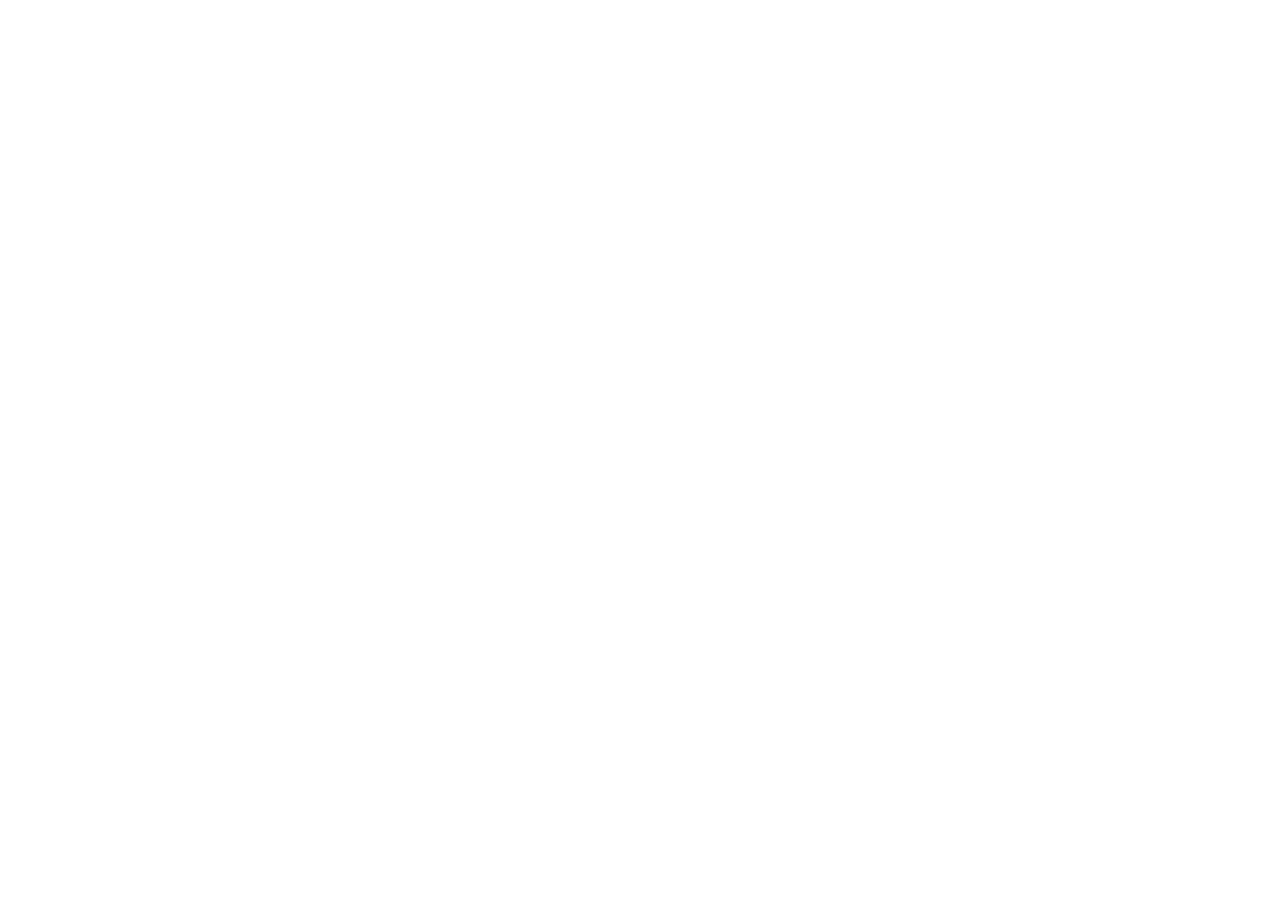
==== index.html @ 7163d1ac "第一次提交login" ====
<!DOCTYPE html>
<html lang="en">

<head>
    <meta charset="UTF-8">
    <meta http-equiv="X-UA-Compatible" content="IE=edge">
    <meta name="viewport" content="width=device-width, initial-scale=1.0">
    <title>Document</title>

</head>

<body>

</body>

</html>
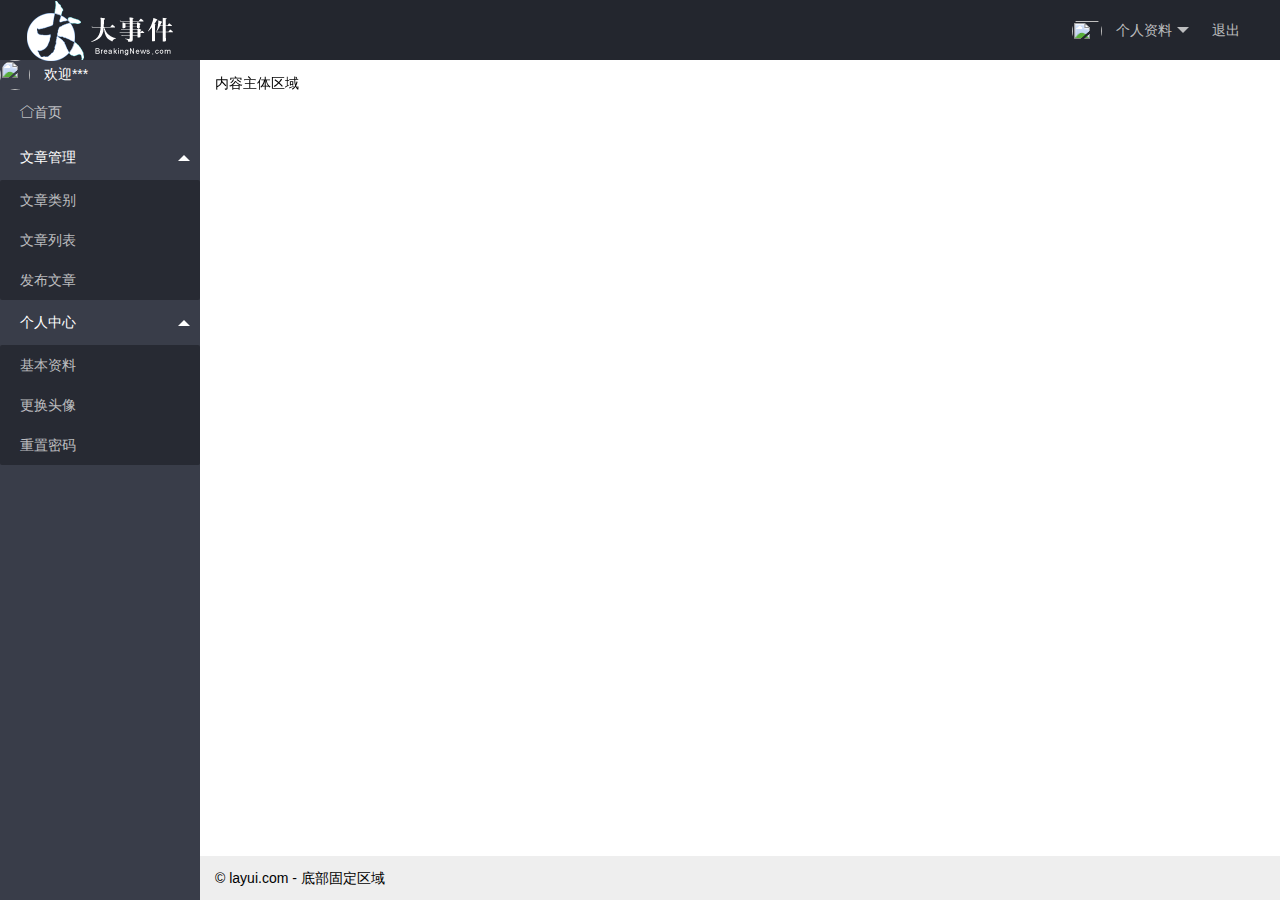
==== commit 09ea4448: "login上传" ====
--- a/index.html
+++ b/index.html
@@ -1,16 +1,86 @@
 <!DOCTYPE html>
-<html lang="en">
+<html>
 
 <head>
-    <meta charset="UTF-8">
-    <meta http-equiv="X-UA-Compatible" content="IE=edge">
-    <meta name="viewport" content="width=device-width, initial-scale=1.0">
-    <title>Document</title>
+    <meta charset="utf-8">
+    <meta name="viewport" content="width=device-width, initial-scale=1, maximum-scale=1">
+    <title> 后台大布局</title>
+    <link rel="stylesheet" href="/assets/lib/layui/css/layui.css">
+    <!-- <link rel="stylesheet" href="/assets/lib/layui/css/modules/layer/default/layer.css"> -->
 
 </head>
 
-<body>
+<body class="layui-layout-body">
+    <div class="layui-layout layui-layout-admin">
+        <div class="layui-header">
+            <div class="layui-logo"><img src="./assets/images/logo.png" alt=""></div>
+            <!-- 头部区域（可配合layui已有的水平导航） -->
 
+            <ul class="layui-nav layui-layout-right">
+                <li class="layui-nav-item">
+                    <a href="javascript:;">
+                        <img src="http://t.cn/RCzsdCq" class="layui-nav-img">
+                        个人资料
+                    </a>
+                    <dl class="layui-nav-child" lay-accordion>
+                        <dd><a href="">基本资料</a></dd>
+                        <dd><a href="">安全设置</a></dd>
+                        <dd><a href="">重置密码</a></dd>
+                    </dl>
+                </li>
+                <li class="layui-nav-item">
+                    <a href=""><i class="layui-icon layui-icon-logout"></i>退出</a>
+                </li>
+            </ul>
+        </div>
+
+        <div class="layui-side layui-bg-black">
+            <div class="layui-side-scroll">
+                <!-- 左侧导航区域（可配合layui已有的垂直导航） -->
+                <div href="javascript:;">
+                    <img src="http://t.cn/RCzsdCq" class="layui-nav-img">
+                    欢迎***
+                </div>
+                <ul class="layui-nav layui-nav-tree" lay-filter="test" lay-shrink="all" lay-accordion>
+
+                    <li class="layui-nav-item"><a href=""><i class="layui-icon layui-icon-home"></i>首页</a></li>
+
+                    <li class="layui-nav-item layui-nav-itemed">
+                        <a class="" href="javascript:;">文章管理</a>
+                        <dl class="layui-nav-child">
+                            <dd><a href="javascript:;">文章类别</a></dd>
+                            <dd><a href="javascript:;">文章列表</a></dd>
+                            <dd><a href="javascript:;">发布文章</a></dd>
+
+                        </dl>
+                    </li>
+                    <li class="layui-nav-item layui-nav-itemed">
+                        <a class="" href="javascript:;">个人中心</a>
+                        <dl class="layui-nav-child" lay-shrink="all">
+                            <dd><a href="javascript:;">基本资料</a></dd>
+                            <dd><a href="javascript:;">更换头像</a></dd>
+                            <dd><a href="javascript:;">重置密码</a></dd>
+
+                        </dl>
+                    </li>
+                </ul>
+            </div>
+        </div>
+
+        <div class="layui-body">
+            <!-- 内容主体区域 -->
+            <div style="padding: 15px;">内容主体区域</div>
+        </div>
+
+        <div class="layui-footer">
+            <!-- 底部固定区域 -->
+            © layui.com - 底部固定区域
+        </div>
+    </div>
+    <script src="./assets/lib/layui/layui.all.js"></script>
+    <script src="./assets/lib/jquery.js"></script>
+    <!-- 引入自己的js -->
+    <script src="./assets/js/index.js"></script>
 </body>
 
 </html>--- a/assets/lib/layui/css/layui.css
+++ b/assets/lib/layui/css/layui.css
@@ -0,0 +1,2 @@
+/** layui-v2.5.5 MIT License By https://www.layui.com */
+ .layui-inline,img{display:inline-block;vertical-align:middle}h1,h2,h3,h4,h5,h6{font-weight:400}.layui-edge,.layui-header,.layui-inline,.layui-main{position:relative}.layui-body,.layui-edge,.layui-elip{overflow:hidden}.layui-btn,.layui-edge,.layui-inline,img{vertical-align:middle}.layui-btn,.layui-disabled,.layui-icon,.layui-unselect{-moz-user-select:none;-webkit-user-select:none;-ms-user-select:none}.layui-elip,.layui-form-checkbox span,.layui-form-pane .layui-form-label{text-overflow:ellipsis;white-space:nowrap}.layui-breadcrumb,.layui-tree-btnGroup{visibility:hidden}blockquote,body,button,dd,div,dl,dt,form,h1,h2,h3,h4,h5,h6,input,li,ol,p,pre,td,textarea,th,ul{margin:0;padding:0;-webkit-tap-highlight-color:rgba(0,0,0,0)}a:active,a:hover{outline:0}img{border:none}li{list-style:none}table{border-collapse:collapse;border-spacing:0}h4,h5,h6{font-size:100%}button,input,optgroup,option,select,textarea{font-family:inherit;font-size:inherit;font-style:inherit;font-weight:inherit;outline:0}pre{white-space:pre-wrap;white-space:-moz-pre-wrap;white-space:-pre-wrap;white-space:-o-pre-wrap;word-wrap:break-word}body{line-height:24px;font:14px Helvetica Neue,Helvetica,PingFang SC,Tahoma,Arial,sans-serif}hr{height:1px;margin:10px 0;border:0;clear:both}a{color:#333;text-decoration:none}a:hover{color:#777}a cite{font-style:normal;*cursor:pointer}.layui-border-box,.layui-border-box *{box-sizing:border-box}.layui-box,.layui-box *{box-sizing:content-box}.layui-clear{clear:both;*zoom:1}.layui-clear:after{content:'\20';clear:both;*zoom:1;display:block;height:0}.layui-inline{*display:inline;*zoom:1}.layui-edge{display:inline-block;width:0;height:0;border-width:6px;border-style:dashed;border-color:transparent}.layui-edge-top{top:-4px;border-bottom-color:#999;border-bottom-style:solid}.layui-edge-right{border-left-color:#999;border-left-style:solid}.layui-edge-bottom{top:2px;border-top-color:#999;border-top-style:solid}.layui-edge-left{border-right-color:#999;border-right-style:solid}.layui-disabled,.layui-disabled:hover{color:#d2d2d2!important;cursor:not-allowed!important}.layui-circle{border-radius:100%}.layui-show{display:block!important}.layui-hide{display:none!important}@font-face{font-family:layui-icon;src:url(../font/iconfont.eot?v=250);src:url(../font/iconfont.eot?v=250#iefix) format('embedded-opentype'),url(../font/iconfont.woff2?v=250) format('woff2'),url(../font/iconfont.woff?v=250) format('woff'),url(../font/iconfont.ttf?v=250) format('truetype'),url(../font/iconfont.svg?v=250#layui-icon) format('svg')}.layui-icon{font-family:layui-icon!important;font-size:16px;font-style:normal;-webkit-font-smoothing:antialiased;-moz-osx-font-smoothing:grayscale}.layui-icon-reply-fill:before{content:"\e611"}.layui-icon-set-fill:before{content:"\e614"}.layui-icon-menu-fill:before{content:"\e60f"}.layui-icon-search:before{content:"\e615"}.layui-icon-share:before{content:"\e641"}.layui-icon-set-sm:before{content:"\e620"}.layui-icon-engine:before{content:"\e628"}.layui-icon-close:before{content:"\1006"}.layui-icon-close-fill:before{content:"\1007"}.layui-icon-chart-screen:before{content:"\e629"}.layui-icon-star:before{content:"\e600"}.layui-icon-circle-dot:before{content:"\e617"}.layui-icon-chat:before{content:"\e606"}.layui-icon-release:before{content:"\e609"}.layui-icon-list:before{content:"\e60a"}.layui-icon-chart:before{content:"\e62c"}.layui-icon-ok-circle:before{content:"\1005"}.layui-icon-layim-theme:before{content:"\e61b"}.layui-icon-table:before{content:"\e62d"}.layui-icon-right:before{content:"\e602"}.layui-icon-left:before{content:"\e603"}.layui-icon-cart-simple:before{content:"\e698"}.layui-icon-face-cry:before{content:"\e69c"}.layui-icon-face-smile:before{content:"\e6af"}.layui-icon-survey:before{content:"\e6b2"}.layui-icon-tree:before{content:"\e62e"}.layui-icon-upload-circle:before{content:"\e62f"}.layui-icon-add-circle:before{content:"\e61f"}.layui-icon-download-circle:before{content:"\e601"}.layui-icon-templeate-1:before{content:"\e630"}.layui-icon-util:before{content:"\e631"}.layui-icon-face-surprised:before{content:"\e664"}.layui-icon-edit:before{content:"\e642"}.layui-icon-speaker:before{content:"\e645"}.layui-icon-down:before{content:"\e61a"}.layui-icon-file:before{content:"\e621"}.layui-icon-layouts:before{content:"\e632"}.layui-icon-rate-half:before{content:"\e6c9"}.layui-icon-add-circle-fine:before{content:"\e608"}.layui-icon-prev-circle:before{content:"\e633"}.layui-icon-read:before{content:"\e705"}.layui-icon-404:before{content:"\e61c"}.layui-icon-carousel:before{content:"\e634"}.layui-icon-help:before{content:"\e607"}.layui-icon-code-circle:before{content:"\e635"}.layui-icon-water:before{content:"\e636"}.layui-icon-username:before{content:"\e66f"}.layui-icon-find-fill:before{content:"\e670"}.layui-icon-about:before{content:"\e60b"}.layui-icon-location:before{content:"\e715"}.layui-icon-up:before{content:"\e619"}.layui-icon-pause:before{content:"\e651"}.layui-icon-date:before{content:"\e637"}.layui-icon-layim-uploadfile:before{content:"\e61d"}.layui-icon-delete:before{content:"\e640"}.layui-icon-play:before{content:"\e652"}.layui-icon-top:before{content:"\e604"}.layui-icon-friends:before{content:"\e612"}.layui-icon-refresh-3:before{content:"\e9aa"}.layui-icon-ok:before{content:"\e605"}.layui-icon-layer:before{content:"\e638"}.layui-icon-face-smile-fine:before{content:"\e60c"}.layui-icon-dollar:before{content:"\e659"}.layui-icon-group:before{content:"\e613"}.layui-icon-layim-download:before{content:"\e61e"}.layui-icon-picture-fine:before{content:"\e60d"}.layui-icon-link:before{content:"\e64c"}.layui-icon-diamond:before{content:"\e735"}.layui-icon-log:before{content:"\e60e"}.layui-icon-rate-solid:before{content:"\e67a"}.layui-icon-fonts-del:before{content:"\e64f"}.layui-icon-unlink:before{content:"\e64d"}.layui-icon-fonts-clear:before{content:"\e639"}.layui-icon-triangle-r:before{content:"\e623"}.layui-icon-circle:before{content:"\e63f"}.layui-icon-radio:before{content:"\e643"}.layui-icon-align-center:before{content:"\e647"}.layui-icon-align-right:before{content:"\e648"}.layui-icon-align-left:before{content:"\e649"}.layui-icon-loading-1:before{content:"\e63e"}.layui-icon-return:before{content:"\e65c"}.layui-icon-fonts-strong:before{content:"\e62b"}.layui-icon-upload:before{content:"\e67c"}.layui-icon-dialogue:before{content:"\e63a"}.layui-icon-video:before{content:"\e6ed"}.layui-icon-headset:before{content:"\e6fc"}.layui-icon-cellphone-fine:before{content:"\e63b"}.layui-icon-add-1:before{content:"\e654"}.layui-icon-face-smile-b:before{content:"\e650"}.layui-icon-fonts-html:before{content:"\e64b"}.layui-icon-form:before{content:"\e63c"}.layui-icon-cart:before{content:"\e657"}.layui-icon-camera-fill:before{content:"\e65d"}.layui-icon-tabs:before{content:"\e62a"}.layui-icon-fonts-code:before{content:"\e64e"}.layui-icon-fire:before{content:"\e756"}.layui-icon-set:before{content:"\e716"}.layui-icon-fonts-u:before{content:"\e646"}.layui-icon-triangle-d:before{content:"\e625"}.layui-icon-tips:before{content:"\e702"}.layui-icon-picture:before{content:"\e64a"}.layui-icon-more-vertical:before{content:"\e671"}.layui-icon-flag:before{content:"\e66c"}.layui-icon-loading:before{content:"\e63d"}.layui-icon-fonts-i:before{content:"\e644"}.layui-icon-refresh-1:before{content:"\e666"}.layui-icon-rmb:before{content:"\e65e"}.layui-icon-home:before{content:"\e68e"}.layui-icon-user:before{content:"\e770"}.layui-icon-notice:before{content:"\e667"}.layui-icon-login-weibo:before{content:"\e675"}.layui-icon-voice:before{content:"\e688"}.layui-icon-upload-drag:before{content:"\e681"}.layui-icon-login-qq:before{content:"\e676"}.layui-icon-snowflake:before{content:"\e6b1"}.layui-icon-file-b:before{content:"\e655"}.layui-icon-template:before{content:"\e663"}.layui-icon-auz:before{content:"\e672"}.layui-icon-console:before{content:"\e665"}.layui-icon-app:before{content:"\e653"}.layui-icon-prev:before{content:"\e65a"}.layui-icon-website:before{content:"\e7ae"}.layui-icon-next:before{content:"\e65b"}.layui-icon-component:before{content:"\e857"}.layui-icon-more:before{content:"\e65f"}.layui-icon-login-wechat:before{content:"\e677"}.layui-icon-shrink-right:before{content:"\e668"}.layui-icon-spread-left:before{content:"\e66b"}.layui-icon-camera:before{content:"\e660"}.layui-icon-note:before{content:"\e66e"}.layui-icon-refresh:before{content:"\e669"}.layui-icon-female:before{content:"\e661"}.layui-icon-male:before{content:"\e662"}.layui-icon-password:before{content:"\e673"}.layui-icon-senior:before{content:"\e674"}.layui-icon-theme:before{content:"\e66a"}.layui-icon-tread:before{content:"\e6c5"}.layui-icon-praise:before{content:"\e6c6"}.layui-icon-star-fill:before{content:"\e658"}.layui-icon-rate:before{content:"\e67b"}.layui-icon-template-1:before{content:"\e656"}.layui-icon-vercode:before{content:"\e679"}.layui-icon-cellphone:before{content:"\e678"}.layui-icon-screen-full:before{content:"\e622"}.layui-icon-screen-restore:before{content:"\e758"}.layui-icon-cols:before{content:"\e610"}.layui-icon-export:before{content:"\e67d"}.layui-icon-print:before{content:"\e66d"}.layui-icon-slider:before{content:"\e714"}.layui-icon-addition:before{content:"\e624"}.layui-icon-subtraction:before{content:"\e67e"}.layui-icon-service:before{content:"\e626"}.layui-icon-transfer:before{content:"\e691"}.layui-main{width:1140px;margin:0 auto}.layui-header{z-index:1000;height:60px}.layui-header a:hover{transition:all .5s;-webkit-transition:all .5s}.layui-side{position:fixed;left:0;top:0;bottom:0;z-index:999;width:200px;overflow-x:hidden}.layui-side-scroll{position:relative;width:220px;height:100%;overflow-x:hidden}.layui-body{position:absolute;left:200px;right:0;top:0;bottom:0;z-index:998;width:auto;overflow-y:auto;box-sizing:border-box}.layui-layout-body{overflow:hidden}.layui-layout-admin .layui-header{background-color:#23262E}.layui-layout-admin .layui-side{top:60px;width:200px;overflow-x:hidden}.layui-layout-admin .layui-body{position:fixed;top:60px;bottom:44px}.layui-layout-admin .layui-main{width:auto;margin:0 15px}.layui-layout-admin .layui-footer{position:fixed;left:200px;right:0;bottom:0;height:44px;line-height:44px;padding:0 15px;background-color:#eee}.layui-layout-admin .layui-logo{position:absolute;left:0;top:0;width:200px;height:100%;line-height:60px;text-align:center;color:#009688;font-size:16px}.layui-layout-admin .layui-header .layui-nav{background:0 0}.layui-layout-left{position:absolute!important;left:200px;top:0}.layui-layout-right{position:absolute!important;right:0;top:0}.layui-container{position:relative;margin:0 auto;padding:0 15px;box-sizing:border-box}.layui-fluid{position:relative;margin:0 auto;padding:0 15px}.layui-row:after,.layui-row:before{content:'';display:block;clear:both}.layui-col-lg1,.layui-col-lg10,.layui-col-lg11,.layui-col-lg12,.layui-col-lg2,.layui-col-lg3,.layui-col-lg4,.layui-col-lg5,.layui-col-lg6,.layui-col-lg7,.layui-col-lg8,.layui-col-lg9,.layui-col-md1,.layui-col-md10,.layui-col-md11,.layui-col-md12,.layui-col-md2,.layui-col-md3,.layui-col-md4,.layui-col-md5,.layui-col-md6,.layui-col-md7,.layui-col-md8,.layui-col-md9,.layui-col-sm1,.layui-col-sm10,.layui-col-sm11,.layui-col-sm12,.layui-col-sm2,.layui-col-sm3,.layui-col-sm4,.layui-col-sm5,.layui-col-sm6,.layui-col-sm7,.layui-col-sm8,.layui-col-sm9,.layui-col-xs1,.layui-col-xs10,.layui-col-xs11,.layui-col-xs12,.layui-col-xs2,.layui-col-xs3,.layui-col-xs4,.layui-col-xs5,.layui-col-xs6,.layui-col-xs7,.layui-col-xs8,.layui-col-xs9{position:relative;display:block;box-sizing:border-box}.layui-col-xs1,.layui-col-xs10,.layui-col-xs11,.layui-col-xs12,.layui-col-xs2,.layui-col-xs3,.layui-col-xs4,.layui-col-xs5,.layui-col-xs6,.layui-col-xs7,.layui-col-xs8,.layui-col-xs9{float:left}.layui-col-xs1{width:8.33333333%}.layui-col-xs2{width:16.66666667%}.layui-col-xs3{width:25%}.layui-col-xs4{width:33.33333333%}.layui-col-xs5{width:41.66666667%}.layui-col-xs6{width:50%}.layui-col-xs7{width:58.33333333%}.layui-col-xs8{width:66.66666667%}.layui-col-xs9{width:75%}.layui-col-xs10{width:83.33333333%}.layui-col-xs11{width:91.66666667%}.layui-col-xs12{width:100%}.layui-col-xs-offset1{margin-left:8.33333333%}.layui-col-xs-offset2{margin-left:16.66666667%}.layui-col-xs-offset3{margin-left:25%}.layui-col-xs-offset4{margin-left:33.33333333%}.layui-col-xs-offset5{margin-left:41.66666667%}.layui-col-xs-offset6{margin-left:50%}.layui-col-xs-offset7{margin-left:58.33333333%}.layui-col-xs-offset8{margin-left:66.66666667%}.layui-col-xs-offset9{margin-left:75%}.layui-col-xs-offset10{margin-left:83.33333333%}.layui-col-xs-offset11{margin-left:91.66666667%}.layui-col-xs-offset12{margin-left:100%}@media screen and (max-width:768px){.layui-hide-xs{display:none!important}.layui-show-xs-block{display:block!important}.layui-show-xs-inline{display:inline!important}.layui-show-xs-inline-block{display:inline-block!important}}@media screen and (min-width:768px){.layui-container{width:750px}.layui-hide-sm{display:none!important}.layui-show-sm-block{display:block!important}.layui-show-sm-inline{display:inline!important}.layui-show-sm-inline-block{display:inline-block!important}.layui-col-sm1,.layui-col-sm10,.layui-col-sm11,.layui-col-sm12,.layui-col-sm2,.layui-col-sm3,.layui-col-sm4,.layui-col-sm5,.layui-col-sm6,.layui-col-sm7,.layui-col-sm8,.layui-col-sm9{float:left}.layui-col-sm1{width:8.33333333%}.layui-col-sm2{width:16.66666667%}.layui-col-sm3{width:25%}.layui-col-sm4{width:33.33333333%}.layui-col-sm5{width:41.66666667%}.layui-col-sm6{width:50%}.layui-col-sm7{width:58.33333333%}.layui-col-sm8{width:66.66666667%}.layui-col-sm9{width:75%}.layui-col-sm10{width:83.33333333%}.layui-col-sm11{width:91.66666667%}.layui-col-sm12{width:100%}.layui-col-sm-offset1{margin-left:8.33333333%}.layui-col-sm-offset2{margin-left:16.66666667%}.layui-col-sm-offset3{margin-left:25%}.layui-col-sm-offset4{margin-left:33.33333333%}.layui-col-sm-offset5{margin-left:41.66666667%}.layui-col-sm-offset6{margin-left:50%}.layui-col-sm-offset7{margin-left:58.33333333%}.layui-col-sm-offset8{margin-left:66.66666667%}.layui-col-sm-offset9{margin-left:75%}.layui-col-sm-offset10{margin-left:83.33333333%}.layui-col-sm-offset11{margin-left:91.66666667%}.layui-col-sm-offset12{margin-left:100%}}@media screen and (min-width:992px){.layui-container{width:970px}.layui-hide-md{display:none!important}.layui-show-md-block{display:block!important}.layui-show-md-inline{display:inline!important}.layui-show-md-inline-block{display:inline-block!important}.layui-col-md1,.layui-col-md10,.layui-col-md11,.layui-col-md12,.layui-col-md2,.layui-col-md3,.layui-col-md4,.layui-col-md5,.layui-col-md6,.layui-col-md7,.layui-col-md8,.layui-col-md9{float:left}.layui-col-md1{width:8.33333333%}.layui-col-md2{width:16.66666667%}.layui-col-md3{width:25%}.layui-col-md4{width:33.33333333%}.layui-col-md5{width:41.66666667%}.layui-col-md6{width:50%}.layui-col-md7{width:58.33333333%}.layui-col-md8{width:66.66666667%}.layui-col-md9{width:75%}.layui-col-md10{width:83.33333333%}.layui-col-md11{width:91.66666667%}.layui-col-md12{width:100%}.layui-col-md-offset1{margin-left:8.33333333%}.layui-col-md-offset2{margin-left:16.66666667%}.layui-col-md-offset3{margin-left:25%}.layui-col-md-offset4{margin-left:33.33333333%}.layui-col-md-offset5{margin-left:41.66666667%}.layui-col-md-offset6{margin-left:50%}.layui-col-md-offset7{margin-left:58.33333333%}.layui-col-md-offset8{margin-left:66.66666667%}.layui-col-md-offset9{margin-left:75%}.layui-col-md-offset10{margin-left:83.33333333%}.layui-col-md-offset11{margin-left:91.66666667%}.layui-col-md-offset12{margin-left:100%}}@media screen and (min-width:1200px){.layui-container{width:1170px}.layui-hide-lg{display:none!important}.layui-show-lg-block{display:block!important}.layui-show-lg-inline{display:inline!important}.layui-show-lg-inline-block{display:inline-block!important}.layui-col-lg1,.layui-col-lg10,.layui-col-lg11,.layui-col-lg12,.layui-col-lg2,.layui-col-lg3,.layui-col-lg4,.layui-col-lg5,.layui-col-lg6,.layui-col-lg7,.layui-col-lg8,.layui-col-lg9{float:left}.layui-col-lg1{width:8.33333333%}.layui-col-lg2{width:16.66666667%}.layui-col-lg3{width:25%}.layui-col-lg4{width:33.33333333%}.layui-col-lg5{width:41.66666667%}.layui-col-lg6{width:50%}.layui-col-lg7{width:58.33333333%}.layui-col-lg8{width:66.66666667%}.layui-col-lg9{width:75%}.layui-col-lg10{width:83.33333333%}.layui-col-lg11{width:91.66666667%}.layui-col-lg12{width:100%}.layui-col-lg-offset1{margin-left:8.33333333%}.layui-col-lg-offset2{margin-left:16.66666667%}.layui-col-lg-offset3{margin-left:25%}.layui-col-lg-offset4{margin-left:33.33333333%}.layui-col-lg-offset5{margin-left:41.66666667%}.layui-col-lg-offset6{margin-left:50%}.layui-col-lg-offset7{margin-left:58.33333333%}.layui-col-lg-offset8{margin-left:66.66666667%}.layui-col-lg-offset9{margin-left:75%}.layui-col-lg-offset10{margin-left:83.33333333%}.layui-col-lg-offset11{margin-left:91.66666667%}.layui-col-lg-offset12{margin-left:100%}}.layui-col-space1{margin:-.5px}.layui-col-space1>*{padding:.5px}.layui-col-space3{margin:-1.5px}.layui-col-space3>*{padding:1.5px}.layui-col-space5{margin:-2.5px}.layui-col-space5>*{padding:2.5px}.layui-col-space8{margin:-3.5px}.layui-col-space8>*{padding:3.5px}.layui-col-space10{margin:-5px}.layui-col-space10>*{padding:5px}.layui-col-space12{margin:-6px}.layui-col-space12>*{padding:6px}.layui-col-space15{margin:-7.5px}.layui-col-space15>*{padding:7.5px}.layui-col-space18{margin:-9px}.layui-col-space18>*{padding:9px}.layui-col-space20{margin:-10px}.layui-col-space20>*{padding:10px}.layui-col-space22{margin:-11px}.layui-col-space22>*{padding:11px}.layui-col-space25{margin:-12.5px}.layui-col-space25>*{padding:12.5px}.layui-col-space30{margin:-15px}.layui-col-space30>*{padding:15px}.layui-btn,.layui-input,.layui-select,.layui-textarea,.layui-upload-button{outline:0;-webkit-appearance:none;transition:all .3s;-webkit-transition:all .3s;box-sizing:border-box}.layui-elem-quote{margin-bottom:10px;padding:15px;line-height:22px;border-left:5px solid #009688;border-radius:0 2px 2px 0;background-color:#f2f2f2}.layui-quote-nm{border-style:solid;border-width:1px 1px 1px 5px;background:0 0}.layui-elem-field{margin-bottom:10px;padding:0;border-width:1px;border-style:solid}.layui-elem-field legend{margin-left:20px;padding:0 10px;font-size:20px;font-weight:300}.layui-field-title{margin:10px 0 20px;border-width:1px 0 0}.layui-field-box{padding:10px 15px}.layui-field-title .layui-field-box{padding:10px 0}.layui-progress{position:relative;height:6px;border-radius:20px;background-color:#e2e2e2}.layui-progress-bar{position:absolute;left:0;top:0;width:0;max-width:100%;height:6px;border-radius:20px;text-align:right;background-color:#5FB878;transition:all .3s;-webkit-transition:all .3s}.layui-progress-big,.layui-progress-big .layui-progress-bar{height:18px;line-height:18px}.layui-progress-text{position:relative;top:-20px;line-height:18px;font-size:12px;color:#666}.layui-progress-big .layui-progress-text{position:static;padding:0 10px;color:#fff}.layui-collapse{border-width:1px;border-style:solid;border-radius:2px}.layui-colla-content,.layui-colla-item{border-top-width:1px;border-top-style:solid}.layui-colla-item:first-child{border-top:none}.layui-colla-title{position:relative;height:42px;line-height:42px;padding:0 15px 0 35px;color:#333;background-color:#f2f2f2;cursor:pointer;font-size:14px;overflow:hidden}.layui-colla-content{display:none;padding:10px 15px;line-height:22px;color:#666}.layui-colla-icon{position:absolute;left:15px;top:0;font-size:14px}.layui-card{margin-bottom:15px;border-radius:2px;background-color:#fff;box-shadow:0 1px 2px 0 rgba(0,0,0,.05)}.layui-card:last-child{margin-bottom:0}.layui-card-header{position:relative;height:42px;line-height:42px;padding:0 15px;border-bottom:1px solid #f6f6f6;color:#333;border-radius:2px 2px 0 0;font-size:14px}.layui-bg-black,.layui-bg-blue,.layui-bg-cyan,.layui-bg-green,.layui-bg-orange,.layui-bg-red{color:#fff!important}.layui-card-body{position:relative;padding:10px 15px;line-height:24px}.layui-card-body[pad15]{padding:15px}.layui-card-body[pad20]{padding:20px}.layui-card-body .layui-table{margin:5px 0}.layui-card .layui-tab{margin:0}.layui-panel-window{position:relative;padding:15px;border-radius:0;border-top:5px solid #E6E6E6;background-color:#fff}.layui-auxiliar-moving{position:fixed;left:0;right:0;top:0;bottom:0;width:100%;height:100%;background:0 0;z-index:9999999999}.layui-form-label,.layui-form-mid,.layui-form-select,.layui-input-block,.layui-input-inline,.layui-textarea{position:relative}.layui-bg-red{background-color:#FF5722!important}.layui-bg-orange{background-color:#FFB800!important}.layui-bg-green{background-color:#009688!important}.layui-bg-cyan{background-color:#2F4056!important}.layui-bg-blue{background-color:#1E9FFF!important}.layui-bg-black{background-color:#393D49!important}.layui-bg-gray{background-color:#eee!important;color:#666!important}.layui-badge-rim,.layui-colla-content,.layui-colla-item,.layui-collapse,.layui-elem-field,.layui-form-pane .layui-form-item[pane],.layui-form-pane .layui-form-label,.layui-input,.layui-layedit,.layui-layedit-tool,.layui-quote-nm,.layui-select,.layui-tab-bar,.layui-tab-card,.layui-tab-title,.layui-tab-title .layui-this:after,.layui-textarea{border-color:#e6e6e6}.layui-timeline-item:before,hr{background-color:#e6e6e6}.layui-text{line-height:22px;font-size:14px;color:#666}.layui-text h1,.layui-text h2,.layui-text h3{font-weight:500;color:#333}.layui-text h1{font-size:30px}.layui-text h2{font-size:24px}.layui-text h3{font-size:18px}.layui-text a:not(.layui-btn){color:#01AAED}.layui-text a:not(.layui-btn):hover{text-decoration:underline}.layui-text ul{padding:5px 0 5px 15px}.layui-text ul li{margin-top:5px;list-style-type:disc}.layui-text em,.layui-word-aux{color:#999!important;padding:0 5px!important}.layui-btn{display:inline-block;height:38px;line-height:38px;padding:0 18px;background-color:#009688;color:#fff;white-space:nowrap;text-align:center;font-size:14px;border:none;border-radius:2px;cursor:pointer}.layui-btn:hover{opacity:.8;filter:alpha(opacity=80);color:#fff}.layui-btn:active{opacity:1;filter:alpha(opacity=100)}.layui-btn+.layui-btn{margin-left:10px}.layui-btn-container{font-size:0}.layui-btn-container .layui-btn{margin-right:10px;margin-bottom:10px}.layui-btn-container .layui-btn+.layui-btn{margin-left:0}.layui-table .layui-btn-container .layui-btn{margin-bottom:9px}.layui-btn-radius{border-radius:100px}.layui-btn .layui-icon{margin-right:3px;font-size:18px;vertical-align:bottom;vertical-align:middle\9}.layui-btn-primary{border:1px solid #C9C9C9;background-color:#fff;color:#555}.layui-btn-primary:hover{border-color:#009688;color:#333}.layui-btn-normal{background-color:#1E9FFF}.layui-btn-warm{background-color:#FFB800}.layui-btn-danger{background-color:#FF5722}.layui-btn-checked{background-color:#5FB878}.layui-btn-disabled,.layui-btn-disabled:active,.layui-btn-disabled:hover{border:1px solid #e6e6e6;background-color:#FBFBFB;color:#C9C9C9;cursor:not-allowed;opacity:1}.layui-btn-lg{height:44px;line-height:44px;padding:0 25px;font-size:16px}.layui-btn-sm{height:30px;line-height:30px;padding:0 10px;font-size:12px}.layui-btn-sm i{font-size:16px!important}.layui-btn-xs{height:22px;line-height:22px;padding:0 5px;font-size:12px}.layui-btn-xs i{font-size:14px!important}.layui-btn-group{display:inline-block;vertical-align:middle;font-size:0}.layui-btn-group .layui-btn{margin-left:0!important;margin-right:0!important;border-left:1px solid rgba(255,255,255,.5);border-radius:0}.layui-btn-group .layui-btn-primary{border-left:none}.layui-btn-group .layui-btn-primary:hover{border-color:#C9C9C9;color:#009688}.layui-btn-group .layui-btn:first-child{border-left:none;border-radius:2px 0 0 2px}.layui-btn-group .layui-btn-primary:first-child{border-left:1px solid #c9c9c9}.layui-btn-group .layui-btn:last-child{border-radius:0 2px 2px 0}.layui-btn-group .layui-btn+.layui-btn{margin-left:0}.layui-btn-group+.layui-btn-group{margin-left:10px}.layui-btn-fluid{width:100%}.layui-input,.layui-select,.layui-textarea{height:38px;line-height:1.3;line-height:38px\9;border-width:1px;border-style:solid;background-color:#fff;border-radius:2px}.layui-input::-webkit-input-placeholder,.layui-select::-webkit-input-placeholder,.layui-textarea::-webkit-input-placeholder{line-height:1.3}.layui-input,.layui-textarea{display:block;width:100%;padding-left:10px}.layui-input:hover,.layui-textarea:hover{border-color:#D2D2D2!important}.layui-input:focus,.layui-textarea:focus{border-color:#C9C9C9!important}.layui-textarea{min-height:100px;height:auto;line-height:20px;padding:6px 10px;resize:vertical}.layui-select{padding:0 10px}.layui-form input[type=checkbox],.layui-form input[type=radio],.layui-form select{display:none}.layui-form [lay-ignore]{display:initial}.layui-form-item{margin-bottom:15px;clear:both;*zoom:1}.layui-form-item:after{content:'\20';clear:both;*zoom:1;display:block;height:0}.layui-form-label{float:left;display:block;padding:9px 15px;width:80px;font-weight:400;line-height:20px;text-align:right}.layui-form-label-col{display:block;float:none;padding:9px 0;line-height:20px;text-align:left}.layui-form-item .layui-inline{margin-bottom:5px;margin-right:10px}.layui-input-block{margin-left:110px;min-height:36px}.layui-input-inline{display:inline-block;vertical-align:middle}.layui-form-item .layui-input-inline{float:left;width:190px;margin-right:10px}.layui-form-text .layui-input-inline{width:auto}.layui-form-mid{float:left;display:block;padding:9px 0!important;line-height:20px;margin-right:10px}.layui-form-danger+.layui-form-select .layui-input,.layui-form-danger:focus{border-color:#FF5722!important}.layui-form-select .layui-input{padding-right:30px;cursor:pointer}.layui-form-select .layui-edge{position:absolute;right:10px;top:50%;margin-top:-3px;cursor:pointer;border-width:6px;border-top-color:#c2c2c2;border-top-style:solid;transition:all .3s;-webkit-transition:all .3s}.layui-form-select dl{display:none;position:absolute;left:0;top:42px;padding:5px 0;z-index:899;min-width:100%;border:1px solid #d2d2d2;max-height:300px;overflow-y:auto;background-color:#fff;border-radius:2px;box-shadow:0 2px 4px rgba(0,0,0,.12);box-sizing:border-box}.layui-form-select dl dd,.layui-form-select dl dt{padding:0 10px;line-height:36px;white-space:nowrap;overflow:hidden;text-overflow:ellipsis}.layui-form-select dl dt{font-size:12px;color:#999}.layui-form-select dl dd{cursor:pointer}.layui-form-select dl dd:hover{background-color:#f2f2f2;-webkit-transition:.5s all;transition:.5s all}.layui-form-select .layui-select-group dd{padding-left:20px}.layui-form-select dl dd.layui-select-tips{padding-left:10px!important;color:#999}.layui-form-select dl dd.layui-this{background-color:#5FB878;color:#fff}.layui-form-checkbox,.layui-form-select dl dd.layui-disabled{background-color:#fff}.layui-form-selected dl{display:block}.layui-form-checkbox,.layui-form-checkbox *,.layui-form-switch{display:inline-block;vertical-align:middle}.layui-form-selected .layui-edge{margin-top:-9px;-webkit-transform:rotate(180deg);transform:rotate(180deg);margin-top:-3px\9}:root .layui-form-selected .layui-edge{margin-top:-9px\0/IE9}.layui-form-selectup dl{top:auto;bottom:42px}.layui-select-none{margin:5px 0;text-align:center;color:#999}.layui-select-disabled .layui-disabled{border-color:#eee!important}.layui-select-disabled .layui-edge{border-top-color:#d2d2d2}.layui-form-checkbox{position:relative;height:30px;line-height:30px;margin-right:10px;padding-right:30px;cursor:pointer;font-size:0;-webkit-transition:.1s linear;transition:.1s linear;box-sizing:border-box}.layui-form-checkbox span{padding:0 10px;height:100%;font-size:14px;border-radius:2px 0 0 2px;background-color:#d2d2d2;color:#fff;overflow:hidden}.layui-form-checkbox:hover span{background-color:#c2c2c2}.layui-form-checkbox i{position:absolute;right:0;top:0;width:30px;height:28px;border:1px solid #d2d2d2;border-left:none;border-radius:0 2px 2px 0;color:#fff;font-size:20px;text-align:center}.layui-form-checkbox:hover i{border-color:#c2c2c2;color:#c2c2c2}.layui-form-checked,.layui-form-checked:hover{border-color:#5FB878}.layui-form-checked span,.layui-form-checked:hover span{background-color:#5FB878}.layui-form-checked i,.layui-form-checked:hover i{color:#5FB878}.layui-form-item .layui-form-checkbox{margin-top:4px}.layui-form-checkbox[lay-skin=primary]{height:auto!important;line-height:normal!important;min-width:18px;min-height:18px;border:none!important;margin-right:0;padding-left:28px;padding-right:0;background:0 0}.layui-form-checkbox[lay-skin=primary] span{padding-left:0;padding-right:15px;line-height:18px;background:0 0;color:#666}.layui-form-checkbox[lay-skin=primary] i{right:auto;left:0;width:16px;height:16px;line-height:16px;border:1px solid #d2d2d2;font-size:12px;border-radius:2px;background-color:#fff;-webkit-transition:.1s linear;transition:.1s linear}.layui-form-checkbox[lay-skin=primary]:hover i{border-color:#5FB878;color:#fff}.layui-form-checked[lay-skin=primary] i{border-color:#5FB878!important;background-color:#5FB878;color:#fff}.layui-checkbox-disbaled[lay-skin=primary] span{background:0 0!important;color:#c2c2c2}.layui-checkbox-disbaled[lay-skin=primary]:hover i{border-color:#d2d2d2}.layui-form-item .layui-form-checkbox[lay-skin=primary]{margin-top:10px}.layui-form-switch{position:relative;height:22px;line-height:22px;min-width:35px;padding:0 5px;margin-top:8px;border:1px solid #d2d2d2;border-radius:20px;cursor:pointer;background-color:#fff;-webkit-transition:.1s linear;transition:.1s linear}.layui-form-switch i{position:absolute;left:5px;top:3px;width:16px;height:16px;border-radius:20px;background-color:#d2d2d2;-webkit-transition:.1s linear;transition:.1s linear}.layui-form-switch em{position:relative;top:0;width:25px;margin-left:21px;padding:0!important;text-align:center!important;color:#999!important;font-style:normal!important;font-size:12px}.layui-form-onswitch{border-color:#5FB878;background-color:#5FB878}.layui-checkbox-disbaled,.layui-checkbox-disbaled i{border-color:#e2e2e2!important}.layui-form-onswitch i{left:100%;margin-left:-21px;background-color:#fff}.layui-form-onswitch em{margin-left:5px;margin-right:21px;color:#fff!important}.layui-checkbox-disbaled span{background-color:#e2e2e2!important}.layui-checkbox-disbaled:hover i{color:#fff!important}[lay-radio]{display:none}.layui-form-radio,.layui-form-radio *{display:inline-block;vertical-align:middle}.layui-form-radio{line-height:28px;margin:6px 10px 0 0;padding-right:10px;cursor:pointer;font-size:0}.layui-form-radio *{font-size:14px}.layui-form-radio>i{margin-right:8px;font-size:22px;color:#c2c2c2}.layui-form-radio>i:hover,.layui-form-radioed>i{color:#5FB878}.layui-radio-disbaled>i{color:#e2e2e2!important}.layui-form-pane .layui-form-label{width:110px;padding:8px 15px;height:38px;line-height:20px;border-width:1px;border-style:solid;border-radius:2px 0 0 2px;text-align:center;background-color:#FBFBFB;overflow:hidden;box-sizing:border-box}.layui-form-pane .layui-input-inline{margin-left:-1px}.layui-form-pane .layui-input-block{margin-left:110px;left:-1px}.layui-form-pane .layui-input{border-radius:0 2px 2px 0}.layui-form-pane .layui-form-text .layui-form-label{float:none;width:100%;border-radius:2px;box-sizing:border-box;text-align:left}.layui-form-pane .layui-form-text .layui-input-inline{display:block;margin:0;top:-1px;clear:both}.layui-form-pane .layui-form-text .layui-input-block{margin:0;left:0;top:-1px}.layui-form-pane .layui-form-text .layui-textarea{min-height:100px;border-radius:0 0 2px 2px}.layui-form-pane .layui-form-checkbox{margin:4px 0 4px 10px}.layui-form-pane .layui-form-radio,.layui-form-pane .layui-form-switch{margin-top:6px;margin-left:10px}.layui-form-pane .layui-form-item[pane]{position:relative;border-width:1px;border-style:solid}.layui-form-pane .layui-form-item[pane] .layui-form-label{position:absolute;left:0;top:0;height:100%;border-width:0 1px 0 0}.layui-form-pane .layui-form-item[pane] .layui-input-inline{margin-left:110px}@media screen and (max-width:450px){.layui-form-item .layui-form-label{text-overflow:ellipsis;overflow:hidden;white-space:nowrap}.layui-form-item .layui-inline{display:block;margin-right:0;margin-bottom:20px;clear:both}.layui-form-item .layui-inline:after{content:'\20';clear:both;display:block;height:0}.layui-form-item .layui-input-inline{display:block;float:none;left:-3px;width:auto;margin:0 0 10px 112px}.layui-form-item .layui-input-inline+.layui-form-mid{margin-left:110px;top:-5px;padding:0}.layui-form-item .layui-form-checkbox{margin-right:5px;margin-bottom:5px}}.layui-layedit{border-width:1px;border-style:solid;border-radius:2px}.layui-layedit-tool{padding:3px 5px;border-bottom-width:1px;border-bottom-style:solid;font-size:0}.layedit-tool-fixed{position:fixed;top:0;border-top:1px solid #e2e2e2}.layui-layedit-tool .layedit-tool-mid,.layui-layedit-tool .layui-icon{display:inline-block;vertical-align:middle;text-align:center;font-size:14px}.layui-layedit-tool .layui-icon{position:relative;width:32px;height:30px;line-height:30px;margin:3px 5px;color:#777;cursor:pointer;border-radius:2px}.layui-layedit-tool .layui-icon:hover{color:#393D49}.layui-layedit-tool .layui-icon:active{color:#000}.layui-layedit-tool .layedit-tool-active{background-color:#e2e2e2;color:#000}.layui-layedit-tool .layui-disabled,.layui-layedit-tool .layui-disabled:hover{color:#d2d2d2;cursor:not-allowed}.layui-layedit-tool .layedit-tool-mid{width:1px;height:18px;margin:0 10px;background-color:#d2d2d2}.layedit-tool-html{width:50px!important;font-size:30px!important}.layedit-tool-b,.layedit-tool-code,.layedit-tool-help{font-size:16px!important}.layedit-tool-d,.layedit-tool-face,.layedit-tool-image,.layedit-tool-unlink{font-size:18px!important}.layedit-tool-image input{position:absolute;font-size:0;left:0;top:0;width:100%;height:100%;opacity:.01;filter:Alpha(opacity=1);cursor:pointer}.layui-layedit-iframe iframe{display:block;width:100%}#LAY_layedit_code{overflow:hidden}.layui-laypage{display:inline-block;*display:inline;*zoom:1;vertical-align:middle;margin:10px 0;font-size:0}.layui-laypage>a:first-child,.layui-laypage>a:first-child em{border-radius:2px 0 0 2px}.layui-laypage>a:last-child,.layui-laypage>a:last-child em{border-radius:0 2px 2px 0}.layui-laypage>:first-child{margin-left:0!important}.layui-laypage>:last-child{margin-right:0!important}.layui-laypage a,.layui-laypage button,.layui-laypage input,.layui-laypage select,.layui-laypage span{border:1px solid #e2e2e2}.layui-laypage a,.layui-laypage span{display:inline-block;*display:inline;*zoom:1;vertical-align:middle;padding:0 15px;height:28px;line-height:28px;margin:0 -1px 5px 0;background-color:#fff;color:#333;font-size:12px}.layui-flow-more a *,.layui-laypage input,.layui-table-view select[lay-ignore]{display:inline-block}.layui-laypage a:hover{color:#009688}.layui-laypage em{font-style:normal}.layui-laypage .layui-laypage-spr{color:#999;font-weight:700}.layui-laypage a{text-decoration:none}.layui-laypage .layui-laypage-curr{position:relative}.layui-laypage .layui-laypage-curr em{position:relative;color:#fff}.layui-laypage .layui-laypage-curr .layui-laypage-em{position:absolute;left:-1px;top:-1px;padding:1px;width:100%;height:100%;background-color:#009688}.layui-laypage-em{border-radius:2px}.layui-laypage-next em,.layui-laypage-prev em{font-family:Sim sun;font-size:16px}.layui-laypage .layui-laypage-count,.layui-laypage .layui-laypage-limits,.layui-laypage .layui-laypage-refresh,.layui-laypage .layui-laypage-skip{margin-left:10px;margin-right:10px;padding:0;border:none}.layui-laypage .layui-laypage-limits,.layui-laypage .layui-laypage-refresh{vertical-align:top}.layui-laypage .layui-laypage-refresh i{font-size:18px;cursor:pointer}.layui-laypage select{height:22px;padding:3px;border-radius:2px;cursor:pointer}.layui-laypage .layui-laypage-skip{height:30px;line-height:30px;color:#999}.layui-laypage button,.layui-laypage input{height:30px;line-height:30px;border-radius:2px;vertical-align:top;background-color:#fff;box-sizing:border-box}.layui-laypage input{width:40px;margin:0 10px;padding:0 3px;text-align:center}.layui-laypage input:focus,.layui-laypage select:focus{border-color:#009688!important}.layui-laypage button{margin-left:10px;padding:0 10px;cursor:pointer}.layui-table,.layui-table-view{margin:10px 0}.layui-flow-more{margin:10px 0;text-align:center;color:#999;font-size:14px}.layui-flow-more a{height:32px;line-height:32px}.layui-flow-more a *{vertical-align:top}.layui-flow-more a cite{padding:0 20px;border-radius:3px;background-color:#eee;color:#333;font-style:normal}.layui-flow-more a cite:hover{opacity:.8}.layui-flow-more a i{font-size:30px;color:#737383}.layui-table{width:100%;background-color:#fff;color:#666}.layui-table tr{transition:all .3s;-webkit-transition:all .3s}.layui-table th{text-align:left;font-weight:400}.layui-table tbody tr:hover,.layui-table thead tr,.layui-table-click,.layui-table-header,.layui-table-hover,.layui-table-mend,.layui-table-patch,.layui-table-tool,.layui-table-total,.layui-table-total tr,.layui-table[lay-even] tr:nth-child(even){background-color:#f2f2f2}.layui-table td,.layui-table th,.layui-table-col-set,.layui-table-fixed-r,.layui-table-grid-down,.layui-table-header,.layui-table-page,.layui-table-tips-main,.layui-table-tool,.layui-table-total,.layui-table-view,.layui-table[lay-skin=line],.layui-table[lay-skin=row]{border-width:1px;border-style:solid;border-color:#e6e6e6}.layui-table td,.layui-table th{position:relative;padding:9px 15px;min-height:20px;line-height:20px;font-size:14px}.layui-table[lay-skin=line] td,.layui-table[lay-skin=line] th{border-width:0 0 1px}.layui-table[lay-skin=row] td,.layui-table[lay-skin=row] th{border-width:0 1px 0 0}.layui-table[lay-skin=nob] td,.layui-table[lay-skin=nob] th{border:none}.layui-table img{max-width:100px}.layui-table[lay-size=lg] td,.layui-table[lay-size=lg] th{padding:15px 30px}.layui-table-view .layui-table[lay-size=lg] .layui-table-cell{height:40px;line-height:40px}.layui-table[lay-size=sm] td,.layui-table[lay-size=sm] th{font-size:12px;padding:5px 10px}.layui-table-view .layui-table[lay-size=sm] .layui-table-cell{height:20px;line-height:20px}.layui-table[lay-data]{display:none}.layui-table-box{position:relative;overflow:hidden}.layui-table-view .layui-table{position:relative;width:auto;margin:0}.layui-table-view .layui-table[lay-skin=line]{border-width:0 1px 0 0}.layui-table-view .layui-table[lay-skin=row]{border-width:0 0 1px}.layui-table-view .layui-table td,.layui-table-view .layui-table th{padding:5px 0;border-top:none;border-left:none}.layui-table-view .layui-table th.layui-unselect .layui-table-cell span{cursor:pointer}.layui-table-view .layui-table td{cursor:default}.layui-table-view .layui-table td[data-edit=text]{cursor:text}.layui-table-view .layui-form-checkbox[lay-skin=primary] i{width:18px;height:18px}.layui-table-view .layui-form-radio{line-height:0;padding:0}.layui-table-view .layui-form-radio>i{margin:0;font-size:20px}.layui-table-init{position:absolute;left:0;top:0;width:100%;height:100%;text-align:center;z-index:110}.layui-table-init .layui-icon{position:absolute;left:50%;top:50%;margin:-15px 0 0 -15px;font-size:30px;color:#c2c2c2}.layui-table-header{border-width:0 0 1px;overflow:hidden}.layui-table-header .layui-table{margin-bottom:-1px}.layui-table-tool .layui-inline[lay-event]{position:relative;width:26px;height:26px;padding:5px;line-height:16px;margin-right:10px;text-align:center;color:#333;border:1px solid #ccc;cursor:pointer;-webkit-transition:.5s all;transition:.5s all}.layui-table-tool .layui-inline[lay-event]:hover{border:1px solid #999}.layui-table-tool-temp{padding-right:120px}.layui-table-tool-self{position:absolute;right:17px;top:10px}.layui-table-tool .layui-table-tool-self .layui-inline[lay-event]{margin:0 0 0 10px}.layui-table-tool-panel{position:absolute;top:29px;left:-1px;padding:5px 0;min-width:150px;min-height:40px;border:1px solid #d2d2d2;text-align:left;overflow-y:auto;background-color:#fff;box-shadow:0 2px 4px rgba(0,0,0,.12)}.layui-table-cell,.layui-table-tool-panel li{overflow:hidden;text-overflow:ellipsis;white-space:nowrap}.layui-table-tool-panel li{padding:0 10px;line-height:30px;-webkit-transition:.5s all;transition:.5s all}.layui-table-tool-panel li .layui-form-checkbox[lay-skin=primary]{width:100%;padding-left:28px}.layui-table-tool-panel li:hover{background-color:#f2f2f2}.layui-table-tool-panel li .layui-form-checkbox[lay-skin=primary] i{position:absolute;left:0;top:0}.layui-table-tool-panel li .layui-form-checkbox[lay-skin=primary] span{padding:0}.layui-table-tool .layui-table-tool-self .layui-table-tool-panel{left:auto;right:-1px}.layui-table-col-set{position:absolute;right:0;top:0;width:20px;height:100%;border-width:0 0 0 1px;background-color:#fff}.layui-table-sort{width:10px;height:20px;margin-left:5px;cursor:pointer!important}.layui-table-sort .layui-edge{position:absolute;left:5px;border-width:5px}.layui-table-sort .layui-table-sort-asc{top:3px;border-top:none;border-bottom-style:solid;border-bottom-color:#b2b2b2}.layui-table-sort .layui-table-sort-asc:hover{border-bottom-color:#666}.layui-table-sort .layui-table-sort-desc{bottom:5px;border-bottom:none;border-top-style:solid;border-top-color:#b2b2b2}.layui-table-sort .layui-table-sort-desc:hover{border-top-color:#666}.layui-table-sort[lay-sort=asc] .layui-table-sort-asc{border-bottom-color:#000}.layui-table-sort[lay-sort=desc] .layui-table-sort-desc{border-top-color:#000}.layui-table-cell{height:28px;line-height:28px;padding:0 15px;position:relative;box-sizing:border-box}.layui-table-cell .layui-form-checkbox[lay-skin=primary]{top:-1px;padding:0}.layui-table-cell .layui-table-link{color:#01AAED}.laytable-cell-checkbox,.laytable-cell-numbers,.laytable-cell-radio,.laytable-cell-space{padding:0;text-align:center}.layui-table-body{position:relative;overflow:auto;margin-right:-1px;margin-bottom:-1px}.layui-table-body .layui-none{line-height:26px;padding:15px;text-align:center;color:#999}.layui-table-fixed{position:absolute;left:0;top:0;z-index:101}.layui-table-fixed .layui-table-body{overflow:hidden}.layui-table-fixed-l{box-shadow:0 -1px 8px rgba(0,0,0,.08)}.layui-table-fixed-r{left:auto;right:-1px;border-width:0 0 0 1px;box-shadow:-1px 0 8px rgba(0,0,0,.08)}.layui-table-fixed-r .layui-table-header{position:relative;overflow:visible}.layui-table-mend{position:absolute;right:-49px;top:0;height:100%;width:50px}.layui-table-tool{position:relative;z-index:890;width:100%;min-height:50px;line-height:30px;padding:10px 15px;border-width:0 0 1px}.layui-table-tool .layui-btn-container{margin-bottom:-10px}.layui-table-page,.layui-table-total{border-width:1px 0 0;margin-bottom:-1px;overflow:hidden}.layui-table-page{position:relative;width:100%;padding:7px 7px 0;height:41px;font-size:12px;white-space:nowrap}.layui-table-page>div{height:26px}.layui-table-page .layui-laypage{margin:0}.layui-table-page .layui-laypage a,.layui-table-page .layui-laypage span{height:26px;line-height:26px;margin-bottom:10px;border:none;background:0 0}.layui-table-page .layui-laypage a,.layui-table-page .layui-laypage span.layui-laypage-curr{padding:0 12px}.layui-table-page .layui-laypage span{margin-left:0;padding:0}.layui-table-page .layui-laypage .layui-laypage-prev{margin-left:-7px!important}.layui-table-page .layui-laypage .layui-laypage-curr .layui-laypage-em{left:0;top:0;padding:0}.layui-table-page .layui-laypage button,.layui-table-page .layui-laypage input{height:26px;line-height:26px}.layui-table-page .layui-laypage input{width:40px}.layui-table-page .layui-laypage button{padding:0 10px}.layui-table-page select{height:18px}.layui-table-patch .layui-table-cell{padding:0;width:30px}.layui-table-edit{position:absolute;left:0;top:0;width:100%;height:100%;padding:0 14px 1px;border-radius:0;box-shadow:1px 1px 20px rgba(0,0,0,.15)}.layui-table-edit:focus{border-color:#5FB878!important}select.layui-table-edit{padding:0 0 0 10px;border-color:#C9C9C9}.layui-table-view .layui-form-checkbox,.layui-table-view .layui-form-radio,.layui-table-view .layui-form-switch{top:0;margin:0;box-sizing:content-box}.layui-table-view .layui-form-checkbox{top:-1px;height:26px;line-height:26px}.layui-table-view .layui-form-checkbox i{height:26px}.layui-table-grid .layui-table-cell{overflow:visible}.layui-table-grid-down{position:absolute;top:0;right:0;width:26px;height:100%;padding:5px 0;border-width:0 0 0 1px;text-align:center;background-color:#fff;color:#999;cursor:pointer}.layui-table-grid-down .layui-icon{position:absolute;top:50%;left:50%;margin:-8px 0 0 -8px}.layui-table-grid-down:hover{background-color:#fbfbfb}body .layui-table-tips .layui-layer-content{background:0 0;padding:0;box-shadow:0 1px 6px rgba(0,0,0,.12)}.layui-table-tips-main{margin:-44px 0 0 -1px;max-height:150px;padding:8px 15px;font-size:14px;overflow-y:scroll;background-color:#fff;color:#666}.layui-table-tips-c{position:absolute;right:-3px;top:-13px;width:20px;height:20px;padding:3px;cursor:pointer;background-color:#666;border-radius:50%;color:#fff}.layui-table-tips-c:hover{background-color:#777}.layui-table-tips-c:before{position:relative;right:-2px}.layui-upload-file{display:none!important;opacity:.01;filter:Alpha(opacity=1)}.layui-upload-drag,.layui-upload-form,.layui-upload-wrap{display:inline-block}.layui-upload-list{margin:10px 0}.layui-upload-choose{padding:0 10px;color:#999}.layui-upload-drag{position:relative;padding:30px;border:1px dashed #e2e2e2;background-color:#fff;text-align:center;cursor:pointer;color:#999}.layui-upload-drag .layui-icon{font-size:50px;color:#009688}.layui-upload-drag[lay-over]{border-color:#009688}.layui-upload-iframe{position:absolute;width:0;height:0;border:0;visibility:hidden}.layui-upload-wrap{position:relative;vertical-align:middle}.layui-upload-wrap .layui-upload-file{display:block!important;position:absolute;left:0;top:0;z-index:10;font-size:100px;width:100%;height:100%;opacity:.01;filter:Alpha(opacity=1);cursor:pointer}.layui-transfer-active,.layui-transfer-box{display:inline-block;vertical-align:middle}.layui-transfer-box,.layui-transfer-header,.layui-transfer-search{border-width:0;border-style:solid;border-color:#e6e6e6}.layui-transfer-box{position:relative;border-width:1px;width:200px;height:360px;border-radius:2px;background-color:#fff}.layui-transfer-box .layui-form-checkbox{width:100%;margin:0!important}.layui-transfer-header{height:38px;line-height:38px;padding:0 10px;border-bottom-width:1px}.layui-transfer-search{position:relative;padding:10px;border-bottom-width:1px}.layui-transfer-search .layui-input{height:32px;padding-left:30px;font-size:12px}.layui-transfer-search .layui-icon-search{position:absolute;left:20px;top:50%;margin-top:-8px;color:#666}.layui-transfer-active{margin:0 15px}.layui-transfer-active .layui-btn{display:block;margin:0;padding:0 15px;background-color:#5FB878;border-color:#5FB878;color:#fff}.layui-transfer-active .layui-btn-disabled{background-color:#FBFBFB;border-color:#e6e6e6;color:#C9C9C9}.layui-transfer-active .layui-btn:first-child{margin-bottom:15px}.layui-transfer-active .layui-btn .layui-icon{margin:0;font-size:14px!important}.layui-transfer-data{padding:5px 0;overflow:auto}.layui-transfer-data li{height:32px;line-height:32px;padding:0 10px}.layui-transfer-data li:hover{background-color:#f2f2f2;transition:.5s all}.layui-transfer-data .layui-none{padding:15px 10px;text-align:center;color:#999}.layui-nav{position:relative;padding:0 20px;background-color:#393D49;color:#fff;border-radius:2px;font-size:0;box-sizing:border-box}.layui-nav *{font-size:14px}.layui-nav .layui-nav-item{position:relative;display:inline-block;*display:inline;*zoom:1;vertical-align:middle;line-height:60px}.layui-nav .layui-nav-item a{display:block;padding:0 20px;color:#fff;color:rgba(255,255,255,.7);transition:all .3s;-webkit-transition:all .3s}.layui-nav .layui-this:after,.layui-nav-bar,.layui-nav-tree .layui-nav-itemed:after{position:absolute;left:0;top:0;width:0;height:5px;background-color:#5FB878;transition:all .2s;-webkit-transition:all .2s}.layui-nav-bar{z-index:1000}.layui-nav .layui-nav-item a:hover,.layui-nav .layui-this a{color:#fff}.layui-nav .layui-this:after{content:'';top:auto;bottom:0;width:100%}.layui-nav-img{width:30px;height:30px;margin-right:10px;border-radius:50%}.layui-nav .layui-nav-more{content:'';width:0;height:0;border-style:solid dashed dashed;border-color:#fff transparent transparent;overflow:hidden;cursor:pointer;transition:all .2s;-webkit-transition:all .2s;position:absolute;top:50%;right:3px;margin-top:-3px;border-width:6px;border-top-color:rgba(255,255,255,.7)}.layui-nav .layui-nav-mored,.layui-nav-itemed>a .layui-nav-more{margin-top:-9px;border-style:dashed dashed solid;border-color:transparent transparent #fff}.layui-nav-child{display:none;position:absolute;left:0;top:65px;min-width:100%;line-height:36px;padding:5px 0;box-shadow:0 2px 4px rgba(0,0,0,.12);border:1px solid #d2d2d2;background-color:#fff;z-index:100;border-radius:2px;white-space:nowrap}.layui-nav .layui-nav-child a{color:#333}.layui-nav .layui-nav-child a:hover{background-color:#f2f2f2;color:#000}.layui-nav-child dd{position:relative}.layui-nav .layui-nav-child dd.layui-this a,.layui-nav-child dd.layui-this{background-color:#5FB878;color:#fff}.layui-nav-child dd.layui-this:after{display:none}.layui-nav-tree{width:200px;padding:0}.layui-nav-tree .layui-nav-item{display:block;width:100%;line-height:45px}.layui-nav-tree .layui-nav-item a{position:relative;height:45px;line-height:45px;text-overflow:ellipsis;overflow:hidden;white-space:nowrap}.layui-nav-tree .layui-nav-item a:hover{background-color:#4E5465}.layui-nav-tree .layui-nav-bar{width:5px;height:0;background-color:#009688}.layui-nav-tree .layui-nav-child dd.layui-this,.layui-nav-tree .layui-nav-child dd.layui-this a,.layui-nav-tree .layui-this,.layui-nav-tree .layui-this>a,.layui-nav-tree .layui-this>a:hover{background-color:#009688;color:#fff}.layui-nav-tree .layui-this:after{display:none}.layui-nav-itemed>a,.layui-nav-tree .layui-nav-title a,.layui-nav-tree .layui-nav-title a:hover{color:#fff!important}.layui-nav-tree .layui-nav-child{position:relative;z-index:0;top:0;border:none;box-shadow:none}.layui-nav-tree .layui-nav-child a{height:40px;line-height:40px;color:#fff;color:rgba(255,255,255,.7)}.layui-nav-tree .layui-nav-child,.layui-nav-tree .layui-nav-child a:hover{background:0 0;color:#fff}.layui-nav-tree .layui-nav-more{right:10px}.layui-nav-itemed>.layui-nav-child{display:block;padding:0;background-color:rgba(0,0,0,.3)!important}.layui-nav-itemed>.layui-nav-child>.layui-this>.layui-nav-child{display:block}.layui-nav-side{position:fixed;top:0;bottom:0;left:0;overflow-x:hidden;z-index:999}.layui-bg-blue .layui-nav-bar,.layui-bg-blue .layui-nav-itemed:after,.layui-bg-blue .layui-this:after{background-color:#93D1FF}.layui-bg-blue .layui-nav-child dd.layui-this{background-color:#1E9FFF}.layui-bg-blue .layui-nav-itemed>a,.layui-nav-tree.layui-bg-blue .layui-nav-title a,.layui-nav-tree.layui-bg-blue .layui-nav-title a:hover{background-color:#007DDB!important}.layui-breadcrumb{font-size:0}.layui-breadcrumb>*{font-size:14px}.layui-breadcrumb a{color:#999!important}.layui-breadcrumb a:hover{color:#5FB878!important}.layui-breadcrumb a cite{color:#666;font-style:normal}.layui-breadcrumb span[lay-separator]{margin:0 10px;color:#999}.layui-tab{margin:10px 0;text-align:left!important}.layui-tab[overflow]>.layui-tab-title{overflow:hidden}.layui-tab-title{position:relative;left:0;height:40px;white-space:nowrap;font-size:0;border-bottom-width:1px;border-bottom-style:solid;transition:all .2s;-webkit-transition:all .2s}.layui-tab-title li{display:inline-block;*display:inline;*zoom:1;vertical-align:middle;font-size:14px;transition:all .2s;-webkit-transition:all .2s;position:relative;line-height:40px;min-width:65px;padding:0 15px;text-align:center;cursor:pointer}.layui-tab-title li a{display:block}.layui-tab-title .layui-this{color:#000}.layui-tab-title .layui-this:after{position:absolute;left:0;top:0;content:'';width:100%;height:41px;border-width:1px;border-style:solid;border-bottom-color:#fff;border-radius:2px 2px 0 0;box-sizing:border-box;pointer-events:none}.layui-tab-bar{position:absolute;right:0;top:0;z-index:10;width:30px;height:39px;line-height:39px;border-width:1px;border-style:solid;border-radius:2px;text-align:center;background-color:#fff;cursor:pointer}.layui-tab-bar .layui-icon{position:relative;display:inline-block;top:3px;transition:all .3s;-webkit-transition:all .3s}.layui-tab-item{display:none}.layui-tab-more{padding-right:30px;height:auto!important;white-space:normal!important}.layui-tab-more li.layui-this:after{border-bottom-color:#e2e2e2;border-radius:2px}.layui-tab-more .layui-tab-bar .layui-icon{top:-2px;top:3px\9;-webkit-transform:rotate(180deg);transform:rotate(180deg)}:root .layui-tab-more .layui-tab-bar .layui-icon{top:-2px\0/IE9}.layui-tab-content{padding:10px}.layui-tab-title li .layui-tab-close{position:relative;display:inline-block;width:18px;height:18px;line-height:20px;margin-left:8px;top:1px;text-align:center;font-size:14px;color:#c2c2c2;transition:all .2s;-webkit-transition:all .2s}.layui-tab-title li .layui-tab-close:hover{border-radius:2px;background-color:#FF5722;color:#fff}.layui-tab-brief>.layui-tab-title .layui-this{color:#009688}.layui-tab-brief>.layui-tab-more li.layui-this:after,.layui-tab-brief>.layui-tab-title .layui-this:after{border:none;border-radius:0;border-bottom:2px solid #5FB878}.layui-tab-brief[overflow]>.layui-tab-title .layui-this:after{top:-1px}.layui-tab-card{border-width:1px;border-style:solid;border-radius:2px;box-shadow:0 2px 5px 0 rgba(0,0,0,.1)}.layui-tab-card>.layui-tab-title{background-color:#f2f2f2}.layui-tab-card>.layui-tab-title li{margin-right:-1px;margin-left:-1px}.layui-tab-card>.layui-tab-title .layui-this{background-color:#fff}.layui-tab-card>.layui-tab-title .layui-this:after{border-top:none;border-width:1px;border-bottom-color:#fff}.layui-tab-card>.layui-tab-title .layui-tab-bar{height:40px;line-height:40px;border-radius:0;border-top:none;border-right:none}.layui-tab-card>.layui-tab-more .layui-this{background:0 0;color:#5FB878}.layui-tab-card>.layui-tab-more .layui-this:after{border:none}.layui-timeline{padding-left:5px}.layui-timeline-item{position:relative;padding-bottom:20px}.layui-timeline-axis{position:absolute;left:-5px;top:0;z-index:10;width:20px;height:20px;line-height:20px;background-color:#fff;color:#5FB878;border-radius:50%;text-align:center;cursor:pointer}.layui-timeline-axis:hover{color:#FF5722}.layui-timeline-item:before{content:'';position:absolute;left:5px;top:0;z-index:0;width:1px;height:100%}.layui-timeline-item:last-child:before{display:none}.layui-timeline-item:first-child:before{display:block}.layui-timeline-content{padding-left:25px}.layui-timeline-title{position:relative;margin-bottom:10px}.layui-badge,.layui-badge-dot,.layui-badge-rim{position:relative;display:inline-block;padding:0 6px;font-size:12px;text-align:center;background-color:#FF5722;color:#fff;border-radius:2px}.layui-badge{height:18px;line-height:18px}.layui-badge-dot{width:8px;height:8px;padding:0;border-radius:50%}.layui-badge-rim{height:18px;line-height:18px;border-width:1px;border-style:solid;background-color:#fff;color:#666}.layui-btn .layui-badge,.layui-btn .layui-badge-dot{margin-left:5px}.layui-nav .layui-badge,.layui-nav .layui-badge-dot{position:absolute;top:50%;margin:-8px 6px 0}.layui-tab-title .layui-badge,.layui-tab-title .layui-badge-dot{left:5px;top:-2px}.layui-carousel{position:relative;left:0;top:0;background-color:#f8f8f8}.layui-carousel>[carousel-item]{position:relative;width:100%;height:100%;overflow:hidden}.layui-carousel>[carousel-item]:before{position:absolute;content:'\e63d';left:50%;top:50%;width:100px;line-height:20px;margin:-10px 0 0 -50px;text-align:center;color:#c2c2c2;font-family:layui-icon!important;font-size:30px;font-style:normal;-webkit-font-smoothing:antialiased;-moz-osx-font-smoothing:grayscale}.layui-carousel>[carousel-item]>*{display:none;position:absolute;left:0;top:0;width:100%;height:100%;background-color:#f8f8f8;transition-duration:.3s;-webkit-transition-duration:.3s}.layui-carousel-updown>*{-webkit-transition:.3s ease-in-out up;transition:.3s ease-in-out up}.layui-carousel-arrow{display:none\9;opacity:0;position:absolute;left:10px;top:50%;margin-top:-18px;width:36px;height:36px;line-height:36px;text-align:center;font-size:20px;border:0;border-radius:50%;background-color:rgba(0,0,0,.2);color:#fff;-webkit-transition-duration:.3s;transition-duration:.3s;cursor:pointer}.layui-carousel-arrow[lay-type=add]{left:auto!important;right:10px}.layui-carousel:hover .layui-carousel-arrow[lay-type=add],.layui-carousel[lay-arrow=always] .layui-carousel-arrow[lay-type=add]{right:20px}.layui-carousel[lay-arrow=always] .layui-carousel-arrow{opacity:1;left:20px}.layui-carousel[lay-arrow=none] .layui-carousel-arrow{display:none}.layui-carousel-arrow:hover,.layui-carousel-ind ul:hover{background-color:rgba(0,0,0,.35)}.layui-carousel:hover .layui-carousel-arrow{display:block\9;opacity:1;left:20px}.layui-carousel-ind{position:relative;top:-35px;width:100%;line-height:0!important;text-align:center;font-size:0}.layui-carousel[lay-indicator=outside]{margin-bottom:30px}.layui-carousel[lay-indicator=outside] .layui-carousel-ind{top:10px}.layui-carousel[lay-indicator=outside] .layui-carousel-ind ul{background-color:rgba(0,0,0,.5)}.layui-carousel[lay-indicator=none] .layui-carousel-ind{display:none}.layui-carousel-ind ul{display:inline-block;padding:5px;background-color:rgba(0,0,0,.2);border-radius:10px;-webkit-transition-duration:.3s;transition-duration:.3s}.layui-carousel-ind li{display:inline-block;width:10px;height:10px;margin:0 3px;font-size:14px;background-color:#e2e2e2;background-color:rgba(255,255,255,.5);border-radius:50%;cursor:pointer;-webkit-transition-duration:.3s;transition-duration:.3s}.layui-carousel-ind li:hover{background-color:rgba(255,255,255,.7)}.layui-carousel-ind li.layui-this{background-color:#fff}.layui-carousel>[carousel-item]>.layui-carousel-next,.layui-carousel>[carousel-item]>.layui-carousel-prev,.layui-carousel>[carousel-item]>.layui-this{display:block}.layui-carousel>[carousel-item]>.layui-this{left:0}.layui-carousel>[carousel-item]>.layui-carousel-prev{left:-100%}.layui-carousel>[carousel-item]>.layui-carousel-next{left:100%}.layui-carousel>[carousel-item]>.layui-carousel-next.layui-carousel-left,.layui-carousel>[carousel-item]>.layui-carousel-prev.layui-carousel-right{left:0}.layui-carousel>[carousel-item]>.layui-this.layui-carousel-left{left:-100%}.layui-carousel>[carousel-item]>.layui-this.layui-carousel-right{left:100%}.layui-carousel[lay-anim=updown] .layui-carousel-arrow{left:50%!important;top:20px;margin:0 0 0 -18px}.layui-carousel[lay-anim=updown]>[carousel-item]>*,.layui-carousel[lay-anim=fade]>[carousel-item]>*{left:0!important}.layui-carousel[lay-anim=updown] .layui-carousel-arrow[lay-type=add]{top:auto!important;bottom:20px}.layui-carousel[lay-anim=updown] .layui-carousel-ind{position:absolute;top:50%;right:20px;width:auto;height:auto}.layui-carousel[lay-anim=updown] .layui-carousel-ind ul{padding:3px 5px}.layui-carousel[lay-anim=updown] .layui-carousel-ind li{display:block;margin:6px 0}.layui-carousel[lay-anim=updown]>[carousel-item]>.layui-this{top:0}.layui-carousel[lay-anim=updown]>[carousel-item]>.layui-carousel-prev{top:-100%}.layui-carousel[lay-anim=updown]>[carousel-item]>.layui-carousel-next{top:100%}.layui-carousel[lay-anim=updown]>[carousel-item]>.layui-carousel-next.layui-carousel-left,.layui-carousel[lay-anim=updown]>[carousel-item]>.layui-carousel-prev.layui-carousel-right{top:0}.layui-carousel[lay-anim=updown]>[carousel-item]>.layui-this.layui-carousel-left{top:-100%}.layui-carousel[lay-anim=updown]>[carousel-item]>.layui-this.layui-carousel-right{top:100%}.layui-carousel[lay-anim=fade]>[carousel-item]>.layui-carousel-next,.layui-carousel[lay-anim=fade]>[carousel-item]>.layui-carousel-prev{opacity:0}.layui-carousel[lay-anim=fade]>[carousel-item]>.layui-carousel-next.layui-carousel-left,.layui-carousel[lay-anim=fade]>[carousel-item]>.layui-carousel-prev.layui-carousel-right{opacity:1}.layui-carousel[lay-anim=fade]>[carousel-item]>.layui-this.layui-carousel-left,.layui-carousel[lay-anim=fade]>[carousel-item]>.layui-this.layui-carousel-right{opacity:0}.layui-fixbar{position:fixed;right:15px;bottom:15px;z-index:999999}.layui-fixbar li{width:50px;height:50px;line-height:50px;margin-bottom:1px;text-align:center;cursor:pointer;font-size:30px;background-color:#9F9F9F;color:#fff;border-radius:2px;opacity:.95}.layui-fixbar li:hover{opacity:.85}.layui-fixbar li:active{opacity:1}.layui-fixbar .layui-fixbar-top{display:none;font-size:40px}body .layui-util-face{border:none;background:0 0}body .layui-util-face .layui-layer-content{padding:0;background-color:#fff;color:#666;box-shadow:none}.layui-util-face .layui-layer-TipsG{display:none}.layui-util-face ul{position:relative;width:372px;padding:10px;border:1px solid #D9D9D9;background-color:#fff;box-shadow:0 0 20px rgba(0,0,0,.2)}.layui-util-face ul li{cursor:pointer;float:left;border:1px solid #e8e8e8;height:22px;width:26px;overflow:hidden;margin:-1px 0 0 -1px;padding:4px 2px;text-align:center}.layui-util-face ul li:hover{position:relative;z-index:2;border:1px solid #eb7350;background:#fff9ec}.layui-code{position:relative;margin:10px 0;padding:15px;line-height:20px;border:1px solid #ddd;border-left-width:6px;background-color:#F2F2F2;color:#333;font-family:Courier New;font-size:12px}.layui-rate,.layui-rate *{display:inline-block;vertical-align:middle}.layui-rate{padding:10px 5px 10px 0;font-size:0}.layui-rate li i.layui-icon{font-size:20px;color:#FFB800;margin-right:5px;transition:all .3s;-webkit-transition:all .3s}.layui-rate li i:hover{cursor:pointer;transform:scale(1.12);-webkit-transform:scale(1.12)}.layui-rate[readonly] li i:hover{cursor:default;transform:scale(1)}.layui-colorpicker{width:26px;height:26px;border:1px solid #e6e6e6;padding:5px;border-radius:2px;line-height:24px;display:inline-block;cursor:pointer;transition:all .3s;-webkit-transition:all .3s}.layui-colorpicker:hover{border-color:#d2d2d2}.layui-colorpicker.layui-colorpicker-lg{width:34px;height:34px;line-height:32px}.layui-colorpicker.layui-colorpicker-sm{width:24px;height:24px;line-height:22px}.layui-colorpicker.layui-colorpicker-xs{width:22px;height:22px;line-height:20px}.layui-colorpicker-trigger-bgcolor{display:block;background:url([data-uri]);border-radius:2px}.layui-colorpicker-trigger-span{display:block;height:100%;box-sizing:border-box;border:1px solid rgba(0,0,0,.15);border-radius:2px;text-align:center}.layui-colorpicker-trigger-i{display:inline-block;color:#FFF;font-size:12px}.layui-colorpicker-trigger-i.layui-icon-close{color:#999}.layui-colorpicker-main{position:absolute;z-index:66666666;width:280px;padding:7px;background:#FFF;border:1px solid #d2d2d2;border-radius:2px;box-shadow:0 2px 4px rgba(0,0,0,.12)}.layui-colorpicker-main-wrapper{height:180px;position:relative}.layui-colorpicker-basis{width:260px;height:100%;position:relative}.layui-colorpicker-basis-white{width:100%;height:100%;position:absolute;top:0;left:0;background:linear-gradient(90deg,#FFF,hsla(0,0%,100%,0))}.layui-colorpicker-basis-black{width:100%;height:100%;position:absolute;top:0;left:0;background:linear-gradient(0deg,#000,transparent)}.layui-colorpicker-basis-cursor{width:10px;height:10px;border:1px solid #FFF;border-radius:50%;position:absolute;top:-3px;right:-3px;cursor:pointer}.layui-colorpicker-side{position:absolute;top:0;right:0;width:12px;height:100%;background:linear-gradient(red,#FF0,#0F0,#0FF,#00F,#F0F,red)}.layui-colorpicker-side-slider{width:100%;height:5px;box-shadow:0 0 1px #888;box-sizing:border-box;background:#FFF;border-radius:1px;border:1px solid #f0f0f0;cursor:pointer;position:absolute;left:0}.layui-colorpicker-main-alpha{display:none;height:12px;margin-top:7px;background:url([data-uri])}.layui-colorpicker-alpha-bgcolor{height:100%;position:relative}.layui-colorpicker-alpha-slider{width:5px;height:100%;box-shadow:0 0 1px #888;box-sizing:border-box;background:#FFF;border-radius:1px;border:1px solid #f0f0f0;cursor:pointer;position:absolute;top:0}.layui-colorpicker-main-pre{padding-top:7px;font-size:0}.layui-colorpicker-pre{width:20px;height:20px;border-radius:2px;display:inline-block;margin-left:6px;margin-bottom:7px;cursor:pointer}.layui-colorpicker-pre:nth-child(11n+1){margin-left:0}.layui-colorpicker-pre-isalpha{background:url([data-uri])}.layui-colorpicker-pre.layui-this{box-shadow:0 0 3px 2px rgba(0,0,0,.15)}.layui-colorpicker-pre>div{height:100%;border-radius:2px}.layui-colorpicker-main-input{text-align:right;padding-top:7px}.layui-colorpicker-main-input .layui-btn-container .layui-btn{margin:0 0 0 10px}.layui-colorpicker-main-input div.layui-inline{float:left;margin-right:10px;font-size:14px}.layui-colorpicker-main-input input.layui-input{width:150px;height:30px;color:#666}.layui-slider{height:4px;background:#e2e2e2;border-radius:3px;position:relative;cursor:pointer}.layui-slider-bar{border-radius:3px;position:absolute;height:100%}.layui-slider-step{position:absolute;top:0;width:4px;height:4px;border-radius:50%;background:#FFF;-webkit-transform:translateX(-50%);transform:translateX(-50%)}.layui-slider-wrap{width:36px;height:36px;position:absolute;top:-16px;-webkit-transform:translateX(-50%);transform:translateX(-50%);z-index:10;text-align:center}.layui-slider-wrap-btn{width:12px;height:12px;border-radius:50%;background:#FFF;display:inline-block;vertical-align:middle;cursor:pointer;transition:.3s}.layui-slider-wrap:after{content:"";height:100%;display:inline-block;vertical-align:middle}.layui-slider-wrap-btn.layui-slider-hover,.layui-slider-wrap-btn:hover{transform:scale(1.2)}.layui-slider-wrap-btn.layui-disabled:hover{transform:scale(1)!important}.layui-slider-tips{position:absolute;top:-42px;z-index:66666666;white-space:nowrap;display:none;-webkit-transform:translateX(-50%);transform:translateX(-50%);color:#FFF;background:#000;border-radius:3px;height:25px;line-height:25px;padding:0 10px}.layui-slider-tips:after{content:'';position:absolute;bottom:-12px;left:50%;margin-left:-6px;width:0;height:0;border-width:6px;border-style:solid;border-color:#000 transparent transparent}.layui-slider-input{width:70px;height:32px;border:1px solid #e6e6e6;border-radius:3px;font-size:16px;line-height:32px;position:absolute;right:0;top:-15px}.layui-slider-input-btn{display:none;position:absolute;top:0;right:0;width:20px;height:100%;border-left:1px solid #d2d2d2}.layui-slider-input-btn i{cursor:pointer;position:absolute;right:0;bottom:0;width:20px;height:50%;font-size:12px;line-height:16px;text-align:center;color:#999}.layui-slider-input-btn i:first-child{top:0;border-bottom:1px solid #d2d2d2}.layui-slider-input-txt{height:100%;font-size:14px}.layui-slider-input-txt input{height:100%;border:none}.layui-slider-input-btn i:hover{color:#009688}.layui-slider-vertical{width:4px;margin-left:34px}.layui-slider-vertical .layui-slider-bar{width:4px}.layui-slider-vertical .layui-slider-step{top:auto;left:0;-webkit-transform:translateY(50%);transform:translateY(50%)}.layui-slider-vertical .layui-slider-wrap{top:auto;left:-16px;-webkit-transform:translateY(50%);transform:translateY(50%)}.layui-slider-vertical .layui-slider-tips{top:auto;left:2px}@media \0screen{.layui-slider-wrap-btn{margin-left:-20px}.layui-slider-vertical .layui-slider-wrap-btn{margin-left:0;margin-bottom:-20px}.layui-slider-vertical .layui-slider-tips{margin-left:-8px}.layui-slider>span{margin-left:8px}}.layui-tree{line-height:22px}.layui-tree .layui-form-checkbox{margin:0!important}.layui-tree-set{width:100%;position:relative}.layui-tree-pack{display:none;padding-left:20px;position:relative}.layui-tree-iconClick,.layui-tree-main{display:inline-block;vertical-align:middle}.layui-tree-line .layui-tree-pack{padding-left:27px}.layui-tree-line .layui-tree-set .layui-tree-set:after{content:'';position:absolute;top:14px;left:-9px;width:17px;height:0;border-top:1px dotted #c0c4cc}.layui-tree-entry{position:relative;padding:3px 0;height:20px;white-space:nowrap}.layui-tree-entry:hover{background-color:#eee}.layui-tree-line .layui-tree-entry:hover{background-color:rgba(0,0,0,0)}.layui-tree-line .layui-tree-entry:hover .layui-tree-txt{color:#999;text-decoration:underline;transition:.3s}.layui-tree-main{cursor:pointer;padding-right:10px}.layui-tree-line .layui-tree-set:before{content:'';position:absolute;top:0;left:-9px;width:0;height:100%;border-left:1px dotted #c0c4cc}.layui-tree-line .layui-tree-set.layui-tree-setLineShort:before{height:13px}.layui-tree-line .layui-tree-set.layui-tree-setHide:before{height:0}.layui-tree-iconClick{position:relative;height:20px;line-height:20px;margin:0 10px;color:#c0c4cc}.layui-tree-icon{height:12px;line-height:12px;width:12px;text-align:center;border:1px solid #c0c4cc}.layui-tree-iconClick .layui-icon{font-size:18px}.layui-tree-icon .layui-icon{font-size:12px;color:#666}.layui-tree-iconArrow{padding:0 5px}.layui-tree-iconArrow:after{content:'';position:absolute;left:4px;top:3px;z-index:100;width:0;height:0;border-width:5px;border-style:solid;border-color:transparent transparent transparent #c0c4cc;transition:.5s}.layui-tree-btnGroup,.layui-tree-editInput{position:relative;vertical-align:middle;display:inline-block}.layui-tree-spread>.layui-tree-entry>.layui-tree-iconClick>.layui-tree-iconArrow:after{transform:rotate(90deg) translate(3px,4px)}.layui-tree-txt{display:inline-block;vertical-align:middle;color:#555}.layui-tree-search{margin-bottom:15px;color:#666}.layui-tree-btnGroup .layui-icon{display:inline-block;vertical-align:middle;padding:0 2px;cursor:pointer}.layui-tree-btnGroup .layui-icon:hover{color:#999;transition:.3s}.layui-tree-entry:hover .layui-tree-btnGroup{visibility:visible}.layui-tree-editInput{height:20px;line-height:20px;padding:0 3px;border:none;background-color:rgba(0,0,0,.05)}.layui-tree-emptyText{text-align:center;color:#999}.layui-anim{-webkit-animation-duration:.3s;animation-duration:.3s;-webkit-animation-fill-mode:both;animation-fill-mode:both}.layui-anim.layui-icon{display:inline-block}.layui-anim-loop{-webkit-animation-iteration-count:infinite;animation-iteration-count:infinite}.layui-trans,.layui-trans a{transition:all .3s;-webkit-transition:all .3s}@-webkit-keyframes layui-rotate{from{-webkit-transform:rotate(0)}to{-webkit-transform:rotate(360deg)}}@keyframes layui-rotate{from{transform:rotate(0)}to{transform:rotate(360deg)}}.layui-anim-rotate{-webkit-animation-name:layui-rotate;animation-name:layui-rotate;-webkit-animation-duration:1s;animation-duration:1s;-webkit-animation-timing-function:linear;animation-timing-function:linear}@-webkit-keyframes layui-up{from{-webkit-transform:translate3d(0,100%,0);opacity:.3}to{-webkit-transform:translate3d(0,0,0);opacity:1}}@keyframes layui-up{from{transform:translate3d(0,100%,0);opacity:.3}to{transform:translate3d(0,0,0);opacity:1}}.layui-anim-up{-webkit-animation-name:layui-up;animation-name:layui-up}@-webkit-keyframes layui-upbit{from{-webkit-transform:translate3d(0,30px,0);opacity:.3}to{-webkit-transform:translate3d(0,0,0);opacity:1}}@keyframes layui-upbit{from{transform:translate3d(0,30px,0);opacity:.3}to{transform:translate3d(0,0,0);opacity:1}}.layui-anim-upbit{-webkit-animation-name:layui-upbit;animation-name:layui-upbit}@-webkit-keyframes layui-scale{0%{opacity:.3;-webkit-transform:scale(.5)}100%{opacity:1;-webkit-transform:scale(1)}}@keyframes layui-scale{0%{opacity:.3;-ms-transform:scale(.5);transform:scale(.5)}100%{opacity:1;-ms-transform:scale(1);transform:scale(1)}}.layui-anim-scale{-webkit-animation-name:layui-scale;animation-name:layui-scale}@-webkit-keyframes layui-scale-spring{0%{opacity:.5;-webkit-transform:scale(.5)}80%{opacity:.8;-webkit-transform:scale(1.1)}100%{opacity:1;-webkit-transform:scale(1)}}@keyframes layui-scale-spring{0%{opacity:.5;transform:scale(.5)}80%{opacity:.8;transform:scale(1.1)}100%{opacity:1;transform:scale(1)}}.layui-anim-scaleSpring{-webkit-animation-name:layui-scale-spring;animation-name:layui-scale-spring}@-webkit-keyframes layui-fadein{0%{opacity:0}100%{opacity:1}}@keyframes layui-fadein{0%{opacity:0}100%{opacity:1}}.layui-anim-fadein{-webkit-animation-name:layui-fadein;animation-name:layui-fadein}@-webkit-keyframes layui-fadeout{0%{opacity:1}100%{opacity:0}}@keyframes layui-fadeout{0%{opacity:1}100%{opacity:0}}.layui-anim-fadeout{-webkit-animation-name:layui-fadeout;animation-name:layui-fadeout}--- a/assets/lib/layui/css/modules/layer/default/layer.css
+++ b/assets/lib/layui/css/modules/layer/default/layer.css
@@ -0,0 +1,2 @@
+/** layui-v2.5.5 MIT License By https://www.layui.com */
+ .layui-layer-imgbar,.layui-layer-imgtit a,.layui-layer-tab .layui-layer-title span,.layui-layer-title{text-overflow:ellipsis;white-space:nowrap}html #layuicss-layer{display:none;position:absolute;width:1989px}.layui-layer,.layui-layer-shade{position:fixed;_position:absolute;pointer-events:auto}.layui-layer-shade{top:0;left:0;width:100%;height:100%;_height:expression(document.body.offsetHeight+"px")}.layui-layer{-webkit-overflow-scrolling:touch;top:150px;left:0;margin:0;padding:0;background-color:#fff;-webkit-background-clip:content;border-radius:2px;box-shadow:1px 1px 50px rgba(0,0,0,.3)}.layui-layer-close{position:absolute}.layui-layer-content{position:relative}.layui-layer-border{border:1px solid #B2B2B2;border:1px solid rgba(0,0,0,.1);box-shadow:1px 1px 5px rgba(0,0,0,.2)}.layui-layer-load{background:url(loading-1.gif) center center no-repeat #eee}.layui-layer-ico{background:url(icon.png) no-repeat}.layui-layer-btn a,.layui-layer-dialog .layui-layer-ico,.layui-layer-setwin a{display:inline-block;*display:inline;*zoom:1;vertical-align:top}.layui-layer-move{display:none;position:fixed;*position:absolute;left:0;top:0;width:100%;height:100%;cursor:move;opacity:0;filter:alpha(opacity=0);background-color:#fff;z-index:2147483647}.layui-layer-resize{position:absolute;width:15px;height:15px;right:0;bottom:0;cursor:se-resize}.layer-anim{-webkit-animation-fill-mode:both;animation-fill-mode:both;-webkit-animation-duration:.3s;animation-duration:.3s}@-webkit-keyframes layer-bounceIn{0%{opacity:0;-webkit-transform:scale(.5);transform:scale(.5)}100%{opacity:1;-webkit-transform:scale(1);transform:scale(1)}}@keyframes layer-bounceIn{0%{opacity:0;-webkit-transform:scale(.5);-ms-transform:scale(.5);transform:scale(.5)}100%{opacity:1;-webkit-transform:scale(1);-ms-transform:scale(1);transform:scale(1)}}.layer-anim-00{-webkit-animation-name:layer-bounceIn;animation-name:layer-bounceIn}@-webkit-keyframes layer-zoomInDown{0%{opacity:0;-webkit-transform:scale(.1) translateY(-2000px);transform:scale(.1) translateY(-2000px);-webkit-animation-timing-function:ease-in-out;animation-timing-function:ease-in-out}60%{opacity:1;-webkit-transform:scale(.475) translateY(60px);transform:scale(.475) translateY(60px);-webkit-animation-timing-function:ease-out;animation-timing-function:ease-out}}@keyframes layer-zoomInDown{0%{opacity:0;-webkit-transform:scale(.1) translateY(-2000px);-ms-transform:scale(.1) translateY(-2000px);transform:scale(.1) translateY(-2000px);-webkit-animation-timing-function:ease-in-out;animation-timing-function:ease-in-out}60%{opacity:1;-webkit-transform:scale(.475) translateY(60px);-ms-transform:scale(.475) translateY(60px);transform:scale(.475) translateY(60px);-webkit-animation-timing-function:ease-out;animation-timing-function:ease-out}}.layer-anim-01{-webkit-animation-name:layer-zoomInDown;animation-name:layer-zoomInDown}@-webkit-keyframes layer-fadeInUpBig{0%{opacity:0;-webkit-transform:translateY(2000px);transform:translateY(2000px)}100%{opacity:1;-webkit-transform:translateY(0);transform:translateY(0)}}@keyframes layer-fadeInUpBig{0%{opacity:0;-webkit-transform:translateY(2000px);-ms-transform:translateY(2000px);transform:translateY(2000px)}100%{opacity:1;-webkit-transform:translateY(0);-ms-transform:translateY(0);transform:translateY(0)}}.layer-anim-02{-webkit-animation-name:layer-fadeInUpBig;animation-name:layer-fadeInUpBig}@-webkit-keyframes layer-zoomInLeft{0%{opacity:0;-webkit-transform:scale(.1) translateX(-2000px);transform:scale(.1) translateX(-2000px);-webkit-animation-timing-function:ease-in-out;animation-timing-function:ease-in-out}60%{opacity:1;-webkit-transform:scale(.475) translateX(48px);transform:scale(.475) translateX(48px);-webkit-animation-timing-function:ease-out;animation-timing-function:ease-out}}@keyframes layer-zoomInLeft{0%{opacity:0;-webkit-transform:scale(.1) translateX(-2000px);-ms-transform:scale(.1) translateX(-2000px);transform:scale(.1) translateX(-2000px);-webkit-animation-timing-function:ease-in-out;animation-timing-function:ease-in-out}60%{opacity:1;-webkit-transform:scale(.475) translateX(48px);-ms-transform:scale(.475) translateX(48px);transform:scale(.475) translateX(48px);-webkit-animation-timing-function:ease-out;animation-timing-function:ease-out}}.layer-anim-03{-webkit-animation-name:layer-zoomInLeft;animation-name:layer-zoomInLeft}@-webkit-keyframes layer-rollIn{0%{opacity:0;-webkit-transform:translateX(-100%) rotate(-120deg);transform:translateX(-100%) rotate(-120deg)}100%{opacity:1;-webkit-transform:translateX(0) rotate(0);transform:translateX(0) rotate(0)}}@keyframes layer-rollIn{0%{opacity:0;-webkit-transform:translateX(-100%) rotate(-120deg);-ms-transform:translateX(-100%) rotate(-120deg);transform:translateX(-100%) rotate(-120deg)}100%{opacity:1;-webkit-transform:translateX(0) rotate(0);-ms-transform:translateX(0) rotate(0);transform:translateX(0) rotate(0)}}.layer-anim-04{-webkit-animation-name:layer-rollIn;animation-name:layer-rollIn}@keyframes layer-fadeIn{0%{opacity:0}100%{opacity:1}}.layer-anim-05{-webkit-animation-name:layer-fadeIn;animation-name:layer-fadeIn}@-webkit-keyframes layer-shake{0%,100%{-webkit-transform:translateX(0);transform:translateX(0)}10%,30%,50%,70%,90%{-webkit-transform:translateX(-10px);transform:translateX(-10px)}20%,40%,60%,80%{-webkit-transform:translateX(10px);transform:translateX(10px)}}@keyframes layer-shake{0%,100%{-webkit-transform:translateX(0);-ms-transform:translateX(0);transform:translateX(0)}10%,30%,50%,70%,90%{-webkit-transform:translateX(-10px);-ms-transform:translateX(-10px);transform:translateX(-10px)}20%,40%,60%,80%{-webkit-transform:translateX(10px);-ms-transform:translateX(10px);transform:translateX(10px)}}.layer-anim-06{-webkit-animation-name:layer-shake;animation-name:layer-shake}@-webkit-keyframes fadeIn{0%{opacity:0}100%{opacity:1}}.layui-layer-title{padding:0 80px 0 20px;height:42px;line-height:42px;border-bottom:1px solid #eee;font-size:14px;color:#333;overflow:hidden;background-color:#F8F8F8;border-radius:2px 2px 0 0}.layui-layer-setwin{position:absolute;right:15px;*right:0;top:15px;font-size:0;line-height:initial}.layui-layer-setwin a{position:relative;width:16px;height:16px;margin-left:10px;font-size:12px;_overflow:hidden}.layui-layer-setwin .layui-layer-min cite{position:absolute;width:14px;height:2px;left:0;top:50%;margin-top:-1px;background-color:#2E2D3C;cursor:pointer;_overflow:hidden}.layui-layer-setwin .layui-layer-min:hover cite{background-color:#2D93CA}.layui-layer-setwin .layui-layer-max{background-position:-32px -40px}.layui-layer-setwin .layui-layer-max:hover{background-position:-16px -40px}.layui-layer-setwin .layui-layer-maxmin{background-position:-65px -40px}.layui-layer-setwin .layui-layer-maxmin:hover{background-position:-49px -40px}.layui-layer-setwin .layui-layer-close1{background-position:1px -40px;cursor:pointer}.layui-layer-setwin .layui-layer-close1:hover{opacity:.7}.layui-layer-setwin .layui-layer-close2{position:absolute;right:-28px;top:-28px;width:30px;height:30px;margin-left:0;background-position:-149px -31px;*right:-18px;_display:none}.layui-layer-setwin .layui-layer-close2:hover{background-position:-180px -31px}.layui-layer-btn{text-align:right;padding:0 15px 12px;pointer-events:auto;user-select:none;-webkit-user-select:none}.layui-layer-btn a{height:28px;line-height:28px;margin:5px 5px 0;padding:0 15px;border:1px solid #dedede;background-color:#fff;color:#333;border-radius:2px;font-weight:400;cursor:pointer;text-decoration:none}.layui-layer-btn a:hover{opacity:.9;text-decoration:none}.layui-layer-btn a:active{opacity:.8}.layui-layer-btn .layui-layer-btn0{border-color:#1E9FFF;background-color:#1E9FFF;color:#fff}.layui-layer-btn-l{text-align:left}.layui-layer-btn-c{text-align:center}.layui-layer-dialog{min-width:260px}.layui-layer-dialog .layui-layer-content{position:relative;padding:20px;line-height:24px;word-break:break-all;overflow:hidden;font-size:14px;overflow-x:hidden;overflow-y:auto}.layui-layer-dialog .layui-layer-content .layui-layer-ico{position:absolute;top:16px;left:15px;_left:-40px;width:30px;height:30px}.layui-layer-ico1{background-position:-30px 0}.layui-layer-ico2{background-position:-60px 0}.layui-layer-ico3{background-position:-90px 0}.layui-layer-ico4{background-position:-120px 0}.layui-layer-ico5{background-position:-150px 0}.layui-layer-ico6{background-position:-180px 0}.layui-layer-rim{border:6px solid #8D8D8D;border:6px solid rgba(0,0,0,.3);border-radius:5px;box-shadow:none}.layui-layer-msg{min-width:180px;border:1px solid #D3D4D3;box-shadow:none}.layui-layer-hui{min-width:100px;background-color:#000;filter:alpha(opacity=60);background-color:rgba(0,0,0,.6);color:#fff;border:none}.layui-layer-hui .layui-layer-content{padding:12px 25px;text-align:center}.layui-layer-dialog .layui-layer-padding{padding:20px 20px 20px 55px;text-align:left}.layui-layer-page .layui-layer-content{position:relative;overflow:auto}.layui-layer-iframe .layui-layer-btn,.layui-layer-page .layui-layer-btn{padding-top:10px}.layui-layer-nobg{background:0 0}.layui-layer-iframe iframe{display:block;width:100%}.layui-layer-loading{border-radius:100%;background:0 0;box-shadow:none;border:none}.layui-layer-loading .layui-layer-content{width:60px;height:24px;background:url(loading-0.gif) no-repeat}.layui-layer-loading .layui-layer-loading1{width:37px;height:37px;background:url(loading-1.gif) no-repeat}.layui-layer-ico16,.layui-layer-loading .layui-layer-loading2{width:32px;height:32px;background:url(loading-2.gif) no-repeat}.layui-layer-tips{background:0 0;box-shadow:none;border:none}.layui-layer-tips .layui-layer-content{position:relative;line-height:22px;min-width:12px;padding:8px 15px;font-size:12px;_float:left;border-radius:2px;box-shadow:1px 1px 3px rgba(0,0,0,.2);background-color:#000;color:#fff}.layui-layer-tips .layui-layer-close{right:-2px;top:-1px}.layui-layer-tips i.layui-layer-TipsG{position:absolute;width:0;height:0;border-width:8px;border-color:transparent;border-style:dashed;*overflow:hidden}.layui-layer-tips i.layui-layer-TipsB,.layui-layer-tips i.layui-layer-TipsT{left:5px;border-right-style:solid;border-right-color:#000}.layui-layer-tips i.layui-layer-TipsT{bottom:-8px}.layui-layer-tips i.layui-layer-TipsB{top:-8px}.layui-layer-tips i.layui-layer-TipsL,.layui-layer-tips i.layui-layer-TipsR{top:5px;border-bottom-style:solid;border-bottom-color:#000}.layui-layer-tips i.layui-layer-TipsR{left:-8px}.layui-layer-tips i.layui-layer-TipsL{right:-8px}.layui-layer-lan[type=dialog]{min-width:280px}.layui-layer-lan .layui-layer-title{background:#4476A7;color:#fff;border:none}.layui-layer-lan .layui-layer-btn{padding:5px 10px 10px;text-align:right;border-top:1px solid #E9E7E7}.layui-layer-lan .layui-layer-btn a{background:#fff;border-color:#E9E7E7;color:#333}.layui-layer-lan .layui-layer-btn .layui-layer-btn1{background:#C9C5C5}.layui-layer-molv .layui-layer-title{background:#009f95;color:#fff;border:none}.layui-layer-molv .layui-layer-btn a{background:#009f95;border-color:#009f95}.layui-layer-molv .layui-layer-btn .layui-layer-btn1{background:#92B8B1}.layui-layer-iconext{background:url(icon-ext.png) no-repeat}.layui-layer-prompt .layui-layer-input{display:block;width:230px;height:36px;margin:0 auto;line-height:30px;padding-left:10px;border:1px solid #e6e6e6;color:#333}.layui-layer-prompt textarea.layui-layer-input{width:300px;height:100px;line-height:20px;padding:6px 10px}.layui-layer-prompt .layui-layer-content{padding:20px}.layui-layer-prompt .layui-layer-btn{padding-top:0}.layui-layer-tab{box-shadow:1px 1px 50px rgba(0,0,0,.4)}.layui-layer-tab .layui-layer-title{padding-left:0;overflow:visible}.layui-layer-tab .layui-layer-title span{position:relative;float:left;min-width:80px;max-width:260px;padding:0 20px;text-align:center;overflow:hidden;cursor:pointer}.layui-layer-tab .layui-layer-title span.layui-this{height:43px;border-left:1px solid #eee;border-right:1px solid #eee;background-color:#fff;z-index:10}.layui-layer-tab .layui-layer-title span:first-child{border-left:none}.layui-layer-tabmain{line-height:24px;clear:both}.layui-layer-tabmain .layui-layer-tabli{display:none}.layui-layer-tabmain .layui-layer-tabli.layui-this{display:block}.layui-layer-photos{-webkit-animation-duration:.8s;animation-duration:.8s}.layui-layer-photos .layui-layer-content{overflow:hidden;text-align:center}.layui-layer-photos .layui-layer-phimg img{position:relative;width:100%;display:inline-block;*display:inline;*zoom:1;vertical-align:top}.layui-layer-imgbar,.layui-layer-imguide{display:none}.layui-layer-imgnext,.layui-layer-imgprev{position:absolute;top:50%;width:27px;_width:44px;height:44px;margin-top:-22px;outline:0;blr:expression(this.onFocus=this.blur())}.layui-layer-imgprev{left:10px;background-position:-5px -5px;_background-position:-70px -5px}.layui-layer-imgprev:hover{background-position:-33px -5px;_background-position:-120px -5px}.layui-layer-imgnext{right:10px;_right:8px;background-position:-5px -50px;_background-position:-70px -50px}.layui-layer-imgnext:hover{background-position:-33px -50px;_background-position:-120px -50px}.layui-layer-imgbar{position:absolute;left:0;bottom:0;width:100%;height:32px;line-height:32px;background-color:rgba(0,0,0,.8);background-color:#000\9;filter:Alpha(opacity=80);color:#fff;overflow:hidden;font-size:0}.layui-layer-imgtit *{display:inline-block;*display:inline;*zoom:1;vertical-align:top;font-size:12px}.layui-layer-imgtit a{max-width:65%;overflow:hidden;color:#fff}.layui-layer-imgtit a:hover{color:#fff;text-decoration:underline}.layui-layer-imgtit em{padding-left:10px;font-style:normal}@-webkit-keyframes layer-bounceOut{100%{opacity:0;-webkit-transform:scale(.7);transform:scale(.7)}30%{-webkit-transform:scale(1.05);transform:scale(1.05)}0%{-webkit-transform:scale(1);transform:scale(1)}}@keyframes layer-bounceOut{100%{opacity:0;-webkit-transform:scale(.7);-ms-transform:scale(.7);transform:scale(.7)}30%{-webkit-transform:scale(1.05);-ms-transform:scale(1.05);transform:scale(1.05)}0%{-webkit-transform:scale(1);-ms-transform:scale(1);transform:scale(1)}}.layer-anim-close{-webkit-animation-name:layer-bounceOut;animation-name:layer-bounceOut;-webkit-animation-fill-mode:both;animation-fill-mode:both;-webkit-animation-duration:.2s;animation-duration:.2s}@media screen and (max-width:1100px){.layui-layer-iframe{overflow-y:auto;-webkit-overflow-scrolling:touch}}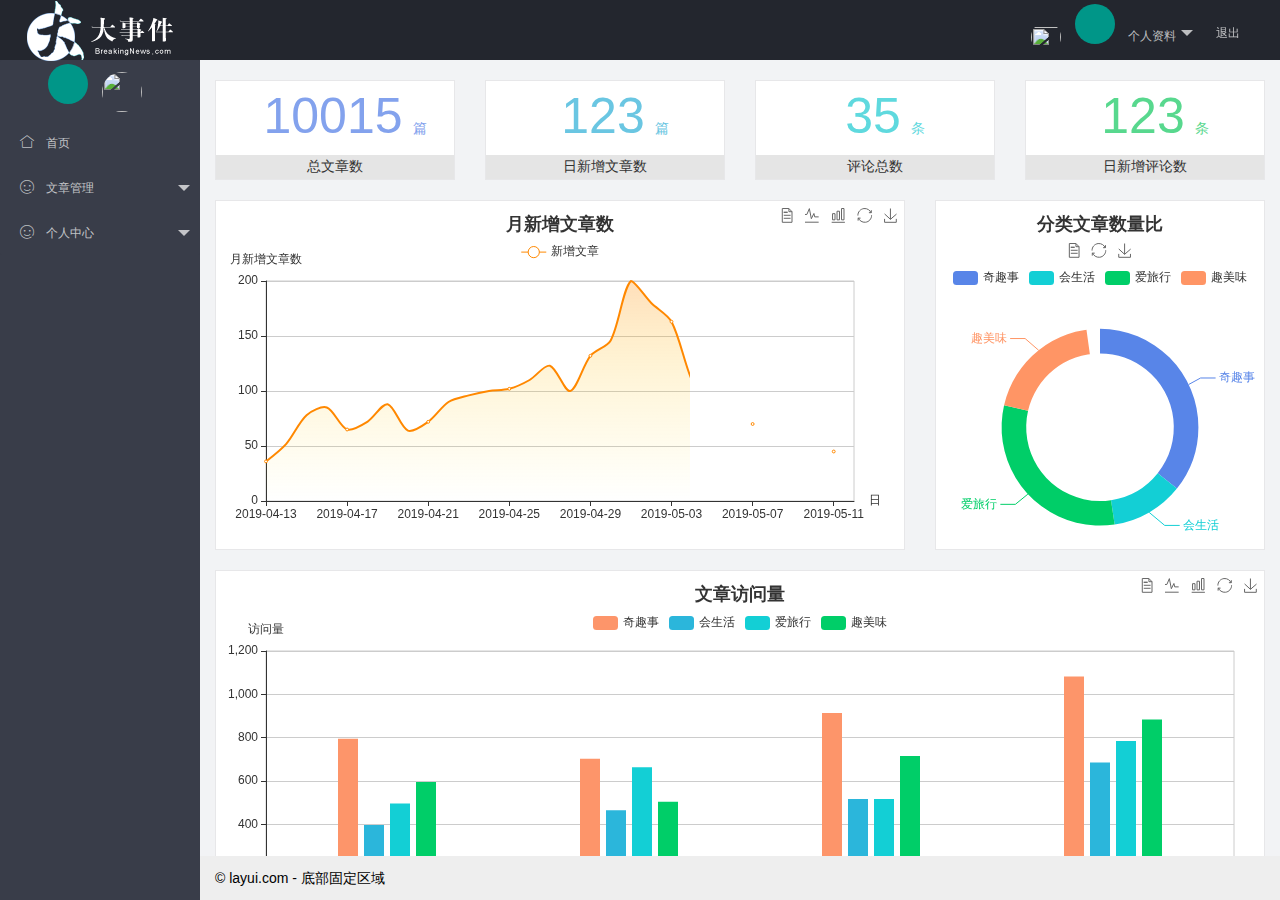
==== commit c8e13239: "提交index首页" ====
--- a/index.html
+++ b/index.html
@@ -7,6 +7,7 @@
     <title> 后台大布局</title>
     <link rel="stylesheet" href="/assets/lib/layui/css/layui.css">
     <!-- <link rel="stylesheet" href="/assets/lib/layui/css/modules/layer/default/layer.css"> -->
+    <link rel="stylesheet" href="/assets/css/index.css">
 
 </head>
 
@@ -20,6 +21,8 @@
                 <li class="layui-nav-item">
                     <a href="javascript:;">
                         <img src="http://t.cn/RCzsdCq" class="layui-nav-img">
+                        <span class="textName"></span>
+
                         个人资料
                     </a>
                     <dl class="layui-nav-child" lay-accordion>
@@ -29,7 +32,7 @@
                     </dl>
                 </li>
                 <li class="layui-nav-item">
-                    <a href=""><i class="layui-icon layui-icon-logout"></i>退出</a>
+                    <a href="javascript:;" id="goOut">退出</a>
                 </li>
             </ul>
         </div>
@@ -37,29 +40,33 @@
         <div class="layui-side layui-bg-black">
             <div class="layui-side-scroll">
                 <!-- 左侧导航区域（可配合layui已有的垂直导航） -->
-                <div href="javascript:;">
-                    <img src="http://t.cn/RCzsdCq" class="layui-nav-img">
-                    欢迎***
-                </div>
+
                 <ul class="layui-nav layui-nav-tree" lay-filter="test" lay-shrink="all" lay-accordion>
+                    <li class="shouye">
+                        <span class="textName"></span>
+                        <img src="" class="layui-nav-img">
+                        <span id="welcome"></span>
 
-                    <li class="layui-nav-item"><a href=""><i class="layui-icon layui-icon-home"></i>首页</a></li>
+                    </li>
 
-                    <li class="layui-nav-item layui-nav-itemed">
-                        <a class="" href="javascript:;">文章管理</a>
+                    <li class="layui-nav-item indexs"><a href="/home/dashboard.html" target="fm"><i
+                                class="layui-icon layui-icon-home"></i>首页</a></li>
+
+                    <li class="layui-nav-item">
+                        <a class="" href="javascript:;"> <i class="layui-icon layui-icon-face-smile"></i>文章管理</a>
                         <dl class="layui-nav-child">
-                            <dd><a href="javascript:;">文章类别</a></dd>
-                            <dd><a href="javascript:;">文章列表</a></dd>
-                            <dd><a href="javascript:;">发布文章</a></dd>
+                            <dd><a href="javascript:;"><i class="layui-icon layui-icon-face-smile"></i>文章类别</a></dd>
+                            <dd><a href="javascript:;"><i class="layui-icon layui-icon-face-smile"></i>文章列表</a></dd>
+                            <dd><a href="javascript:;"><i class="layui-icon layui-icon-face-smile"></i>发布文章</a></dd>
 
                         </dl>
                     </li>
-                    <li class="layui-nav-item layui-nav-itemed">
-                        <a class="" href="javascript:;">个人中心</a>
+                    <li class="layui-nav-item ">
+                        <a class="" href="javascript:;"><i class="layui-icon layui-icon-face-smile"></i>个人中心</a>
                         <dl class="layui-nav-child" lay-shrink="all">
-                            <dd><a href="javascript:;">基本资料</a></dd>
-                            <dd><a href="javascript:;">更换头像</a></dd>
-                            <dd><a href="javascript:;">重置密码</a></dd>
+                            <dd><a href="javascript:;"><i class="layui-icon layui-icon-face-smile"></i>基本资料</a></dd>
+                            <dd><a href="javascript:;"><i class="layui-icon layui-icon-face-smile"></i>更换头像</a></dd>
+                            <dd><a href="javascript:;"><i class="layui-icon layui-icon-face-smile"></i>重置密码</a></dd>
 
                         </dl>
                     </li>
@@ -69,7 +76,10 @@
 
         <div class="layui-body">
             <!-- 内容主体区域 -->
-            <div style="padding: 15px;">内容主体区域</div>
+
+            <iframe name="fm" src="/home/dashboard.html" frameborder="0"></iframe>
+
+
         </div>
 
         <div class="layui-footer">
@@ -77,10 +87,11 @@
             © layui.com - 底部固定区域
         </div>
     </div>
-    <script src="./assets/lib/layui/layui.all.js"></script>
-    <script src="./assets/lib/jquery.js"></script>
+    <script src="/assets/lib/layui/layui.all.js"></script>
+    <script src="/assets/lib/jquery.js"></script>
+    <script src="/assets/js/baseAPI.js"></script>
     <!-- 引入自己的js -->
-    <script src="./assets/js/index.js"></script>
+    <script src="/assets/js/index.js"></script>
 </body>
 
 </html>--- a/assets/css/index.css
+++ b/assets/css/index.css
@@ -0,0 +1,64 @@
+html,
+body {
+    padding: 0;
+    margin: 0;
+}
+
+a {
+    transition: none;
+}
+
+.layui-icon {
+    padding-right: 12px;
+}
+
+.layui-nav-item a {
+    font-size: 12px;
+}
+
+.layui-nav-child dd {
+    padding-left: 24px;
+}
+
+.shouye {
+    height: 60px;
+    line-height: 60px;
+    text-align: center;
+    font-size: 12px;
+    user-select: none;
+}
+
+.shouye img {
+    width: 40px;
+    height: 40px;
+    vertical-align: middle;
+    margin-bottom: 10px;
+}
+
+#welcome {
+    font-size: 12px;
+}
+
+.textName {
+    display: inline-block;
+    width: 40px;
+    height: 40px;
+    background-color: #009688;
+    border-radius: 50%;
+    line-height: 40px;
+    text-align: center;
+    font-size: 20px;
+    color: #fff;
+    position: relative;
+    top: 4px;
+    margin-right: 10px;
+}
+
+iframe {
+    width: 100%;
+    height: 100%;
+}
+
+.layui-body {
+    overflow: hidden;
+}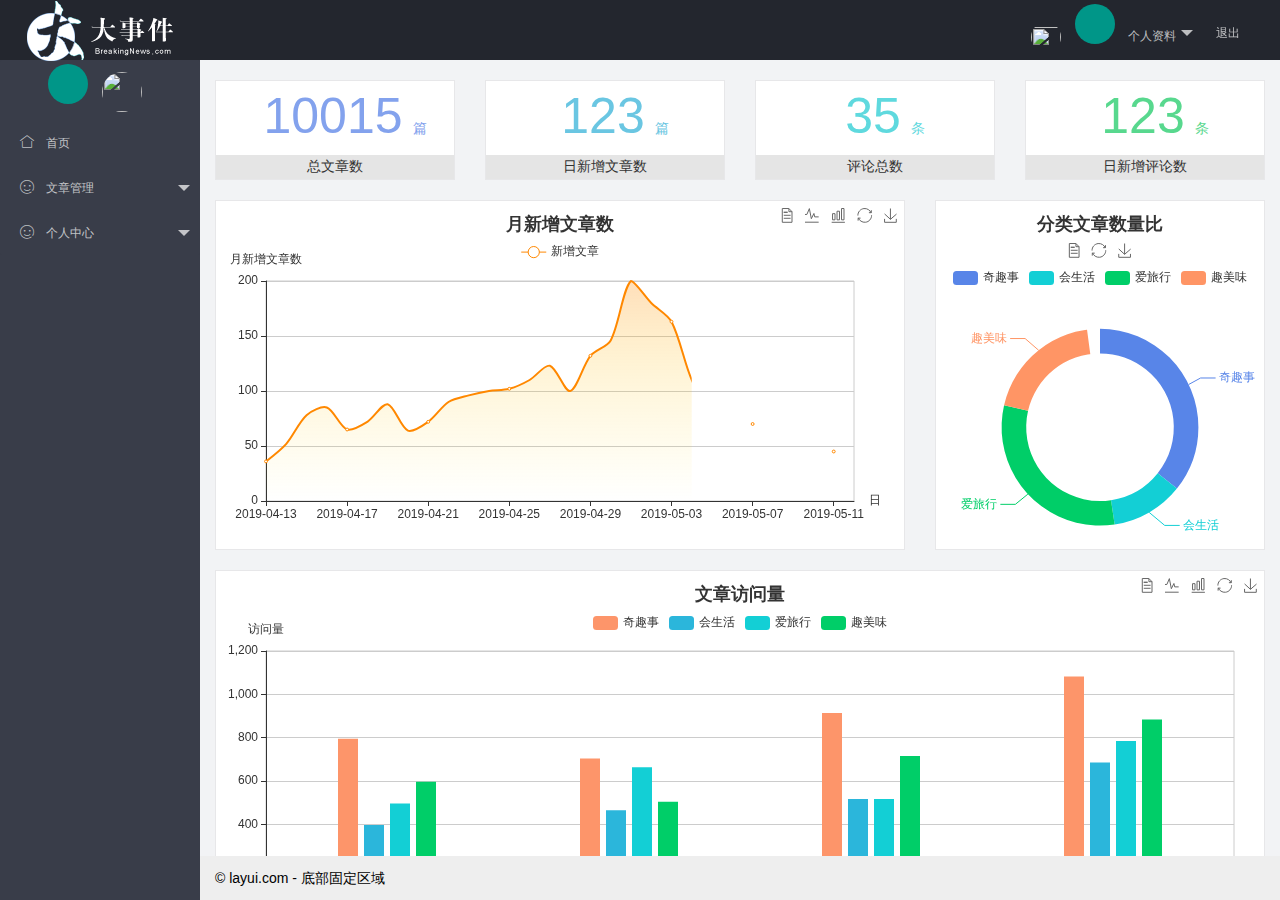
==== commit 9df758af: "个人信息页面完毕" ====
--- a/index.html
+++ b/index.html
@@ -20,7 +20,7 @@
             <ul class="layui-nav layui-layout-right">
                 <li class="layui-nav-item">
                     <a href="javascript:;">
-                        <img src="http://t.cn/RCzsdCq" class="layui-nav-img">
+                        <img src="" class="layui-nav-img">
                         <span class="textName"></span>
 
                         个人资料
@@ -64,9 +64,12 @@
                     <li class="layui-nav-item ">
                         <a class="" href="javascript:;"><i class="layui-icon layui-icon-face-smile"></i>个人中心</a>
                         <dl class="layui-nav-child" lay-shrink="all">
-                            <dd><a href="javascript:;"><i class="layui-icon layui-icon-face-smile"></i>基本资料</a></dd>
-                            <dd><a href="javascript:;"><i class="layui-icon layui-icon-face-smile"></i>更换头像</a></dd>
-                            <dd><a href="javascript:;"><i class="layui-icon layui-icon-face-smile"></i>重置密码</a></dd>
+                            <dd><a href="/use/user_info.html" target="fm"><i
+                                        class="layui-icon layui-icon-face-smile"></i>基本资料</a></dd>
+                            <dd><a href="/use/user_pic.html" target="fm"><i
+                                        class="layui-icon layui-icon-face-smile"></i>更换头像</a></dd>
+                            <dd><a href="/use/user_pwd.html" target="fm"><i
+                                        class="layui-icon layui-icon-face-smile"></i>重置密码</a></dd>
 
                         </dl>
                     </li>
